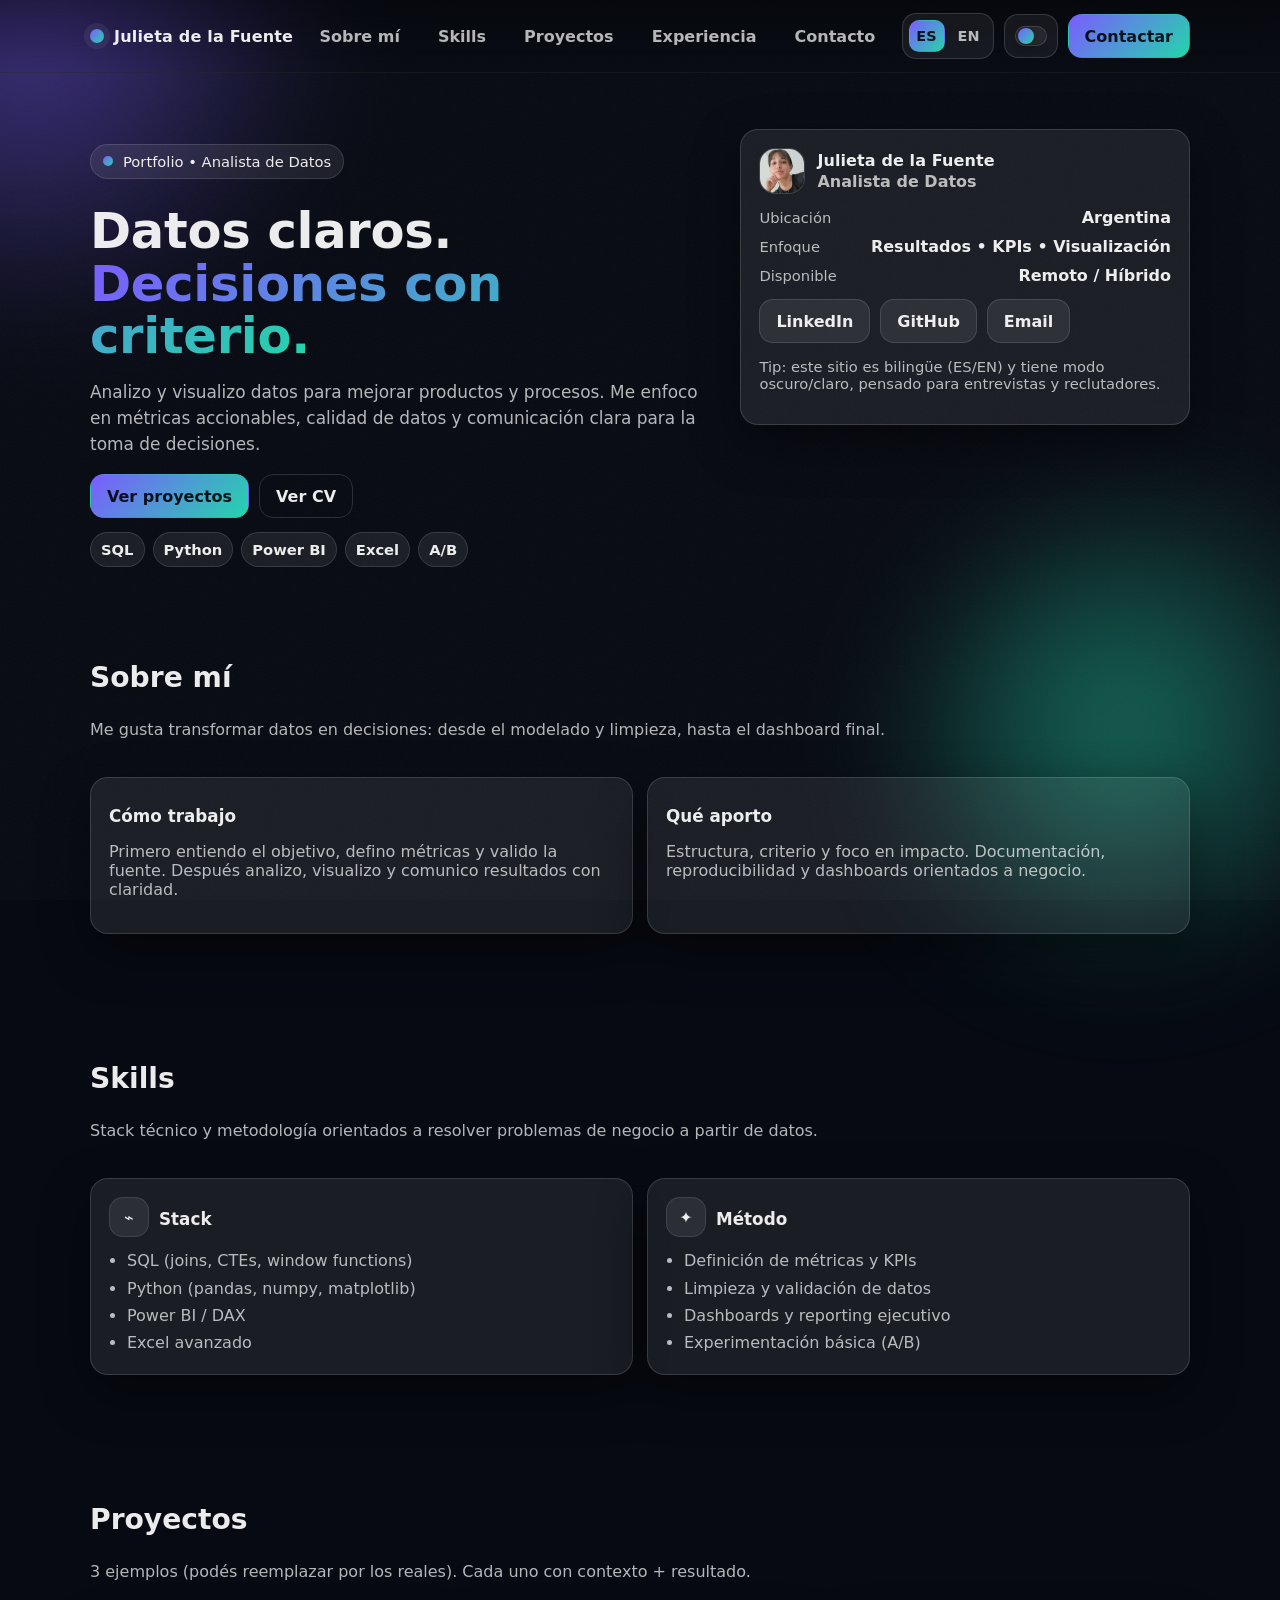
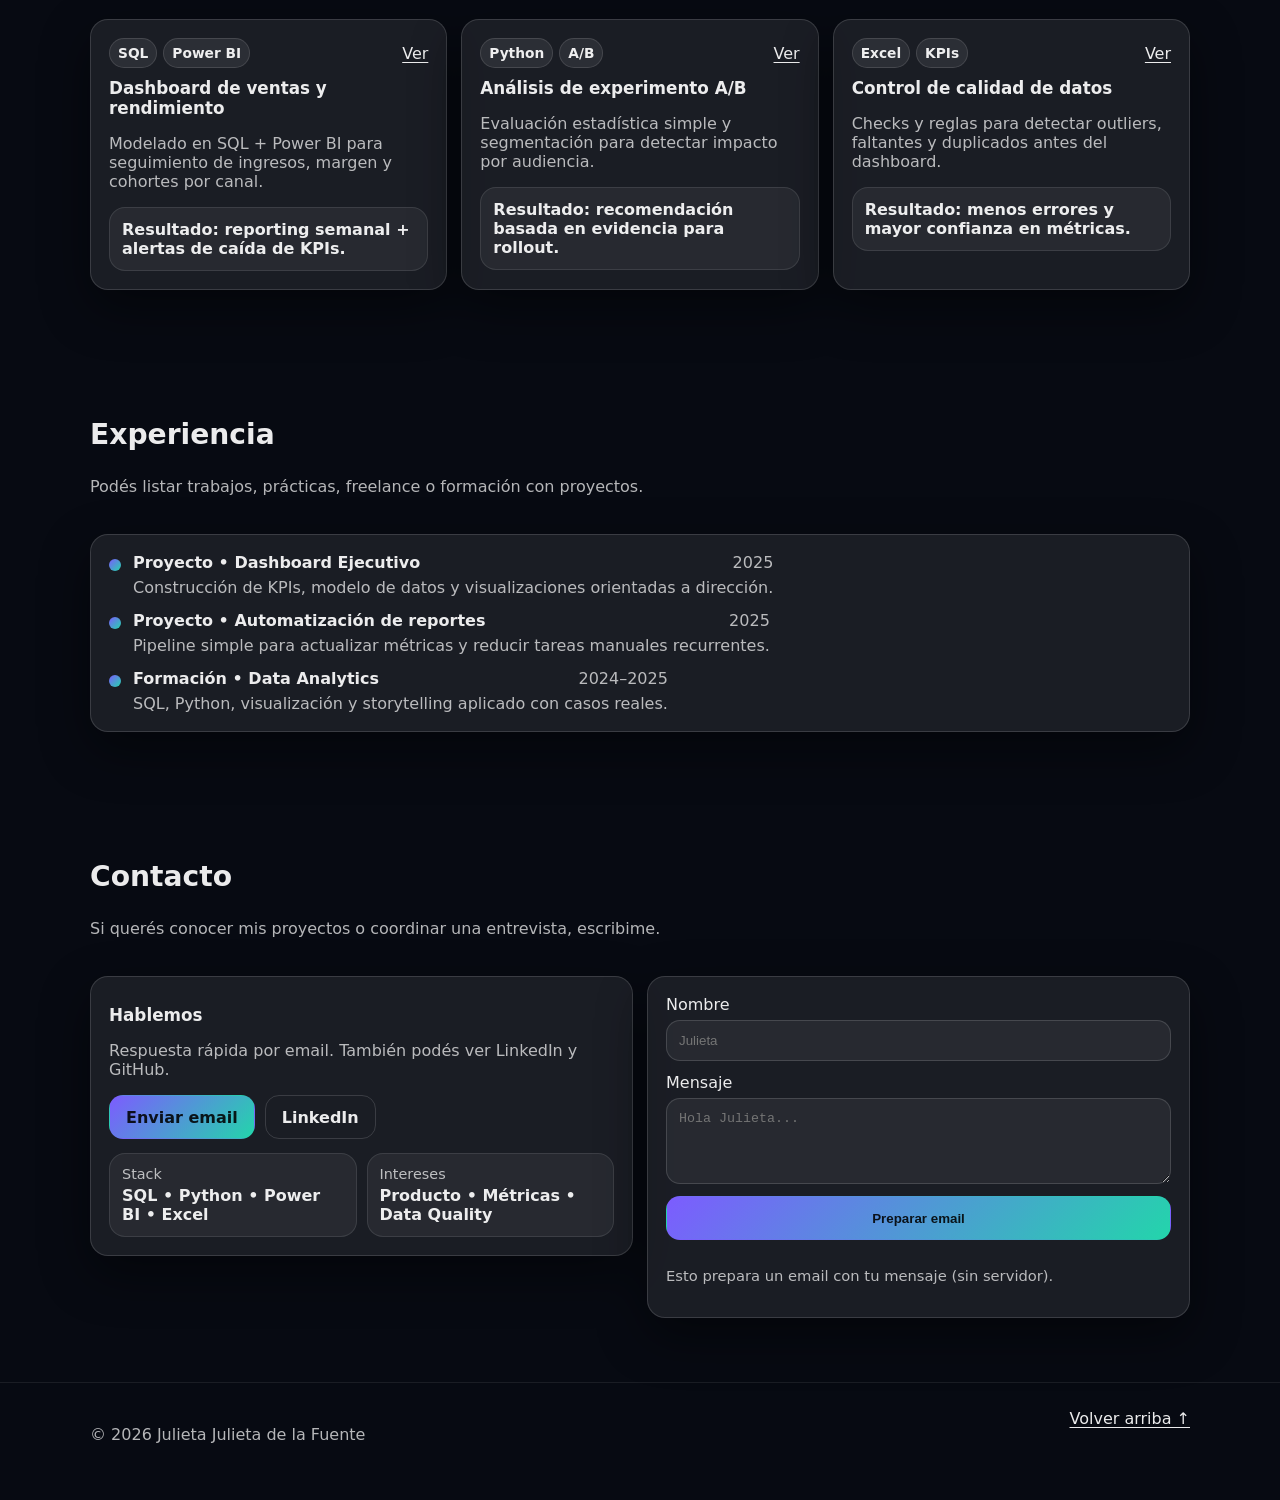
==== index.html @ 77af0b78 "Add files via upload" ====
<!DOCTYPE html>
<html lang="es">
  <head>
    <meta charset="UTF-8" />
    <meta name="viewport" content="width=device-width, initial-scale=1.0" />
    <title>Julieta Delafuente • Data Analyst</title>
    <meta
      name="description"
      content="Portfolio profesional de analista de datos. Proyectos, skills y contacto."
    />
    <link rel="stylesheet" href="./style.css" />
  </head>

  <body>
    <!-- Fondo decorativo sutil -->
    <div class="bg" aria-hidden="true">
      <div class="blob b1"></div>
      <div class="blob b2"></div>
      <div class="grain"></div>
    </div>

    <header class="topbar">
      <div class="container topbar__inner">
        <a class="brand" href="#home" aria-label="Ir al inicio">
          <span class="brand__mark" aria-hidden="true"></span>
          <span class="brand__name">Julieta de la Fuente</span>
        </a>

        <nav class="nav" aria-label="Navegación principal">
          <a class="nav__link" href="#about" data-i18n="nav_about"></a>
          <a class="nav__link" href="#skills" data-i18n="nav_skills"></a>
          <a class="nav__link" href="#projects" data-i18n="nav_projects"></a>
          <a
            class="nav__link"
            href="#experience"
            data-i18n="nav_experience"
          ></a>
          <a class="nav__link" href="#contact" data-i18n="nav_contact"></a>
        </nav>

        <div class="actions">
          <!-- Idioma -->
          <div class="lang" role="group" aria-label="Idioma">
            <button
              class="lang__btn"
              type="button"
              id="langES"
              aria-label="Español"
              title="Español"
            >
              ES
            </button>
            <button
              class="lang__btn"
              type="button"
              id="langEN"
              aria-label="English"
              title="English"
            >
              EN
            </button>
          </div>

          <!-- Toggle tema (perilla) -->
          <button
            class="iconbtn iconbtn--switch"
            id="themeToggle"
            type="button"
            aria-label="Cambiar tema"
            aria-pressed="false"
          >
            <span class="switch" aria-hidden="true">
              <span class="switch__thumb"></span>
            </span>
          </button>

          <a class="btn btn--primary" id="ctaTop" href="#contact">
            <span data-i18n="cta_primary"></span>
          </a>

          <button
            class="burger"
            id="burger"
            type="button"
            aria-label="Abrir menú"
          >
            <span></span><span></span><span></span>
          </button>
        </div>
      </div>

      <div class="mobile" id="mobileMenu" hidden>
        <div class="container mobile__inner">
          <a class="mobile__link" href="#about" data-i18n="nav_about"></a>
          <a class="mobile__link" href="#skills" data-i18n="nav_skills"></a>
          <a class="mobile__link" href="#projects" data-i18n="nav_projects"></a>
          <a
            class="mobile__link"
            href="#experience"
            data-i18n="nav_experience"
          ></a>
          <a class="mobile__link" href="#contact" data-i18n="nav_contact"></a>

          <div class="mobile__row">
            <div class="lang" role="group" aria-label="Idioma">
              <button
                class="lang__btn"
                type="button"
                id="langES_m"
                aria-label="Español"
                title="Español"
              >
                🇪🇸
              </button>
              <button
                class="lang__btn"
                type="button"
                id="langEN_m"
                aria-label="English"
                title="English"
              >
                🇬🇧
              </button>
            </div>

            <button
              class="iconbtn iconbtn--switch"
              id="themeToggle_m"
              type="button"
              aria-label="Cambiar tema"
              aria-pressed="false"
            >
              <span class="switch" aria-hidden="true">
                <span class="switch__thumb"></span>
              </span>
            </button>
          </div>

          <a class="btn btn--primary mobile__cta" href="#contact">
            <span data-i18n="cta_primary"></span>
          </a>
        </div>
      </div>
    </header>

    <main id="home">
      <!-- HERO -->
      <section class="hero container">
        <div class="hero__left">
          <p class="pill">
            <span class="pill__dot" aria-hidden="true"></span>
            <span data-i18n="hero_badge"></span>
          </p>

          <h1 class="h1">
            <span data-i18n="hero_title_a"></span>
            <span class="grad" data-i18n="hero_title_b"></span>
          </h1>

          <p class="lead" data-i18n="hero_subtitle"></p>

          <div class="hero__cta">
            <a class="btn btn--primary" href="#projects">
              <span data-i18n="cta_secondary"></span>
            </a>
            <a
              class="btn btn--ghost"
              id="cvLink"
              href="#"
              target="_blank"
              rel="noopener noreferrer"
            >
              <span data-i18n="cta_cv"></span>
            </a>
          </div>

          <div class="chips">
            <span class="chip">SQL</span>
            <span class="chip">Python</span>
            <span class="chip">Power BI</span>
            <span class="chip">Excel</span>
            <span class="chip">A/B</span>
          </div>
        </div>

        <aside class="hero__right">
          <div class="card card--profile">
            <div class="profile">
              <div class="avatar">
                <img src="./img/juli.jpg" alt="Foto de Julieta de la Fuente" />
              </div>
              <div>
                <div class="profile__name">Julieta de la Fuente</div>
                <div class="profile__role" data-i18n="hero_role"></div>
              </div>
            </div>

            <div class="profile__meta">
              <div class="meta">
                <div class="meta__k" data-i18n="meta_location_k"></div>
                <div class="meta__v" id="locationValue">Argentina</div>
              </div>
              <div class="meta">
                <div class="meta__k" data-i18n="meta_focus_k"></div>
                <div class="meta__v" data-i18n="meta_focus_v"></div>
              </div>
              <div class="meta">
                <div class="meta__k" data-i18n="meta_open_k"></div>
                <div class="meta__v" data-i18n="meta_open_v"></div>
              </div>
            </div>

            <div class="profile__actions">
              <a
                class="btn btn--soft"
                id="linkedinLink"
                href="#"
                target="_blank"
                rel="noopener noreferrer"
                >LinkedIn</a
              >
              <a
                class="btn btn--soft"
                id="githubLink"
                href="#"
                target="_blank"
                rel="noopener noreferrer"
                >GitHub</a
              >
              <a
                class="btn btn--soft"
                id="emailLink"
                href="mailto:julidelafuente86@gmail.com?subject=Contacto%20desde%20portfolio"
                >Email</a
              >
            </div>

            <p class="tiny muted" data-i18n="hero_note"></p>
          </div>
        </aside>
      </section>

      <!-- ABOUT -->
      <section id="about" class="section container">
        <header class="section__head">
          <h2 class="h2" data-i18n="about_title"></h2>
          <p class="muted" data-i18n="about_subtitle"></p>
        </header>

        <div class="grid2">
          <article class="card">
            <h3 class="h3" data-i18n="about_card1_title"></h3>
            <p class="muted" data-i18n="about_card1_text"></p>
          </article>

          <article class="card">
            <h3 class="h3" data-i18n="about_card2_title"></h3>
            <p class="muted" data-i18n="about_card2_text"></p>
          </article>
        </div>
      </section>

      <!-- SKILLS -->
      <section id="skills" class="section container">
        <header class="section__head">
          <h2 class="h2" data-i18n="skills_title"></h2>
          <p class="muted" data-i18n="skills_subtitle"></p>
        </header>

        <div class="skills">
          <div class="card">
            <div class="skill__top">
              <span class="icon" aria-hidden="true">⌁</span>
              <h3 class="h3" data-i18n="skills_stack_title"></h3>
            </div>
            <ul class="list">
              <li>SQL (joins, CTEs, window functions)</li>
              <li>Python (pandas, numpy, matplotlib)</li>
              <li>Power BI / DAX</li>
              <li>Excel avanzado</li>
            </ul>
          </div>

          <div class="card">
            <div class="skill__top">
              <span class="icon" aria-hidden="true">✦</span>
              <h3 class="h3" data-i18n="skills_methods_title"></h3>
            </div>
            <ul class="list">
              <li data-i18n="skills_m1"></li>
              <li data-i18n="skills_m2"></li>
              <li data-i18n="skills_m3"></li>
              <li data-i18n="skills_m4"></li>
            </ul>
          </div>
        </div>
      </section>

      <!-- PROJECTS -->
      <section id="projects" class="section container">
        <header class="section__head">
          <h2 class="h2" data-i18n="projects_title"></h2>
          <p class="muted" data-i18n="projects_subtitle"></p>
        </header>

        <div class="projects">
          <article class="card project">
            <div class="project__top">
              <div class="project__tags">
                <span class="tag">SQL</span>
                <span class="tag">Power BI</span>
              </div>
              <a
                class="link"
                href="#"
                target="_blank"
                rel="noopener noreferrer"
                data-i18n="projects_view"
              ></a>
            </div>
            <h3 class="h3" data-i18n="p1_title"></h3>
            <p class="muted" data-i18n="p1_desc"></p>
            <div class="project__result" data-i18n="p1_result"></div>
          </article>

          <article class="card project">
            <div class="project__top">
              <div class="project__tags">
                <span class="tag">Python</span>
                <span class="tag">A/B</span>
              </div>
              <a
                class="link"
                href="#"
                target="_blank"
                rel="noopener noreferrer"
                data-i18n="projects_view"
              ></a>
            </div>
            <h3 class="h3" data-i18n="p2_title"></h3>
            <p class="muted" data-i18n="p2_desc"></p>
            <div class="project__result" data-i18n="p2_result"></div>
          </article>

          <article class="card project">
            <div class="project__top">
              <div class="project__tags">
                <span class="tag">Excel</span>
                <span class="tag">KPIs</span>
              </div>
              <a
                class="link"
                href="#"
                target="_blank"
                rel="noopener noreferrer"
                data-i18n="projects_view"
              ></a>
            </div>
            <h3 class="h3" data-i18n="p3_title"></h3>
            <p class="muted" data-i18n="p3_desc"></p>
            <div class="project__result" data-i18n="p3_result"></div>
          </article>
        </div>
      </section>

      <!-- EXPERIENCE -->
      <section id="experience" class="section container">
        <header class="section__head">
          <h2 class="h2" data-i18n="exp_title"></h2>
          <p class="muted" data-i18n="exp_subtitle"></p>
        </header>

        <div class="timeline card">
          <div class="titem">
            <div class="titem__dot" aria-hidden="true"></div>
            <div class="titem__body">
              <div class="titem__top">
                <strong data-i18n="exp1_role"></strong>
                <span class="muted" data-i18n="exp1_time"></span>
              </div>
              <div class="muted" data-i18n="exp1_desc"></div>
            </div>
          </div>

          <div class="titem">
            <div class="titem__dot" aria-hidden="true"></div>
            <div class="titem__body">
              <div class="titem__top">
                <strong data-i18n="exp2_role"></strong>
                <span class="muted" data-i18n="exp2_time"></span>
              </div>
              <div class="muted" data-i18n="exp2_desc"></div>
            </div>
          </div>

          <div class="titem">
            <div class="titem__dot" aria-hidden="true"></div>
            <div class="titem__body">
              <div class="titem__top">
                <strong data-i18n="exp3_role"></strong>
                <span class="muted" data-i18n="exp3_time"></span>
              </div>
              <div class="muted" data-i18n="exp3_desc"></div>
            </div>
          </div>
        </div>
      </section>

      <!-- CONTACT -->
      <section id="contact" class="section container">
        <header class="section__head">
          <h2 class="h2" data-i18n="contact_title"></h2>
          <p class="muted" data-i18n="contact_subtitle"></p>
        </header>

        <div class="contact">
          <div class="card">
            <h3 class="h3" data-i18n="contact_card_title"></h3>
            <p class="muted" data-i18n="contact_card_text"></p>

            <div class="contact__actions">
              <a class="btn btn--primary" id="emailBtn" href="#">
                <span data-i18n="contact_email"></span>
              </a>
              <a
                class="btn btn--ghost"
                id="linkedinBtn"
                href="#"
                target="_blank"
                rel="noopener noreferrer"
              >
                LinkedIn
              </a>
            </div>

            <div class="contact__mini">
              <div class="mini">
                <div class="mini__k" data-i18n="mini_stack_k"></div>
                <div class="mini__v" data-i18n="mini_stack_v"></div>
              </div>
              <div class="mini">
                <div class="mini__k" data-i18n="mini_interest_k"></div>
                <div class="mini__v" data-i18n="mini_interest_v"></div>
              </div>
            </div>
          </div>

          <form class="card form" id="contactForm">
            <label class="field">
              <span data-i18n="form_name"></span>
              <input type="text" name="name" placeholder="Julieta" required />
            </label>

            <label class="field">
              <span data-i18n="form_message"></span>
              <textarea
                name="message"
                rows="4"
                placeholder="Hola Julieta..."
                required
              ></textarea>
            </label>

            <button class="btn btn--primary" type="submit">
              <span data-i18n="form_send"></span>
            </button>

            <p class="tiny muted" id="formHint" data-i18n="form_hint"></p>
          </form>
        </div>
      </section>
    </main>

    <footer class="footer">
      <div class="container footer__inner">
        <p class="muted">
          © <span id="year"></span> Julieta Julieta de la Fuente
        </p>
        <a class="link" href="#home" data-i18n="footer_top"></a>
      </div>
    </footer>

    <script src="main.js"></script>
  </body>
</html>
---- style.css ----
:root {
  --bg: #070a12;
  --panel: rgba(255, 255, 255, 0.08);
  --panel2: rgba(255, 255, 255, 0.06);
  --text: rgba(255, 255, 255, 0.92);
  --muted: rgba(255, 255, 255, 0.7);
  --stroke: rgba(255, 255, 255, 0.14);

  --brand: #7c5cff;
  --brand2: #23d5ab;

  --shadow: 0 18px 50px rgba(0, 0, 0, 0.45);
  --radius: 18px;
  --container: 1100px;
}

[data-theme="light"] {
  --bg: #f6f7fb;
  --panel: rgba(10, 14, 30, 0.06);
  --panel2: rgba(10, 14, 30, 0.04);
  --text: rgba(10, 14, 30, 0.92);
  --muted: rgba(10, 14, 30, 0.68);
  --stroke: rgba(10, 14, 30, 0.1);
  --shadow: 0 18px 50px rgba(0, 0, 0, 0.12);
}

* {
  box-sizing: border-box;
}
html {
  scroll-behavior: smooth;
}
body {
  margin: 0;
  font-family: ui-sans-serif, system-ui, -apple-system, Segoe UI, Roboto, Arial,
    "Noto Sans", "Helvetica Neue", sans-serif;
  color: var(--text);
  background: var(--bg);
  overflow-x: hidden;
}
a {
  color: inherit;
  text-decoration: none;
}
img {
  max-width: 100%;
  display: block;
}
.container {
  width: min(var(--container), calc(100% - 40px));
  margin-inline: auto;
}

/* Background (sutil) */
.bg {
  position: fixed;
  inset: 0;
  z-index: -1;
}
.blob {
  position: absolute;
  width: 560px;
  height: 560px;
  filter: blur(60px);
  opacity: 0.5;
  border-radius: 999px;
  animation: float 10s ease-in-out infinite;
}
.b1 {
  left: -140px;
  top: -140px;
  background: radial-gradient(circle at 30% 30%, var(--brand), transparent 55%);
}
.b2 {
  right: -180px;
  bottom: -160px;
  background: radial-gradient(
    circle at 40% 40%,
    var(--brand2),
    transparent 55%
  );
  animation-duration: 13s;
}
@keyframes float {
  0%,
  100% {
    transform: translate(0, 0) scale(1);
  }
  50% {
    transform: translate(35px, -25px) scale(1.05);
  }
}

.grain {
  position: absolute;
  inset: 0;
  background-image: url("data:image/svg+xml,%3Csvg xmlns='http://www.w3.org/2000/svg' width='160' height='160'%3E%3Cfilter id='n'%3E%3CfeTurbulence type='fractalNoise' baseFrequency='.9' numOctaves='3' stitchTiles='stitch'/%3E%3C/filter%3E%3Crect width='160' height='160' filter='url(%23n)' opacity='.25'/%3E%3C/svg%3E");
  mix-blend-mode: overlay;
  opacity: 0.16;
}

/* Topbar */
.topbar {
  position: sticky;
  top: 0;
  z-index: 10;
  backdrop-filter: blur(14px);
  background: linear-gradient(to bottom, rgba(0, 0, 0, 0.35), rgba(0, 0, 0, 0));
  border-bottom: 1px solid rgba(255, 255, 255, 0.06);
}
.topbar__inner {
  height: 72px;
  display: flex;
  align-items: center;
  justify-content: space-between;
  gap: 14px;
}
.brand {
  display: flex;
  align-items: center;
  gap: 10px;
}
.brand__mark {
  width: 14px;
  height: 14px;
  border-radius: 999px;
  background: linear-gradient(135deg, var(--brand), var(--brand2));
  box-shadow: 0 0 0 6px rgba(255, 255, 255, 0.06);
}
.brand__name {
  font-weight: 800;
  letter-spacing: 0.2px;
}

.nav {
  display: flex;
  gap: 18px;
}
.nav__link {
  color: var(--muted);
  font-weight: 600;
  padding: 10px 10px;
  border-radius: 12px;
}
.nav__link:hover {
  background: rgba(255, 255, 255, 0.06);
  color: var(--text);
}

.actions {
  display: flex;
  align-items: center;
  gap: 10px;
}

.burger {
  display: none;
  width: 44px;
  height: 44px;
  border: 1px solid var(--stroke);
  background: var(--panel2);
  border-radius: 14px;
}
.burger span {
  display: block;
  height: 2px;
  width: 18px;
  margin: 5px auto;
  background: var(--text);
  border-radius: 999px;
  opacity: 0.85;
}

/* Idioma */
.lang {
  display: flex;
  gap: 6px;
  padding: 6px;
  border: 1px solid var(--stroke);
  background: var(--panel2);
  border-radius: 14px;
}
.lang__btn {
  width: 36px;
  height: 32px;
  font-family: inherit;
  font-size: 0.9rem;
  font-weight: 600;
  letter-spacing: 0.01em;
  text-transform: uppercase;

  display: grid;
  place-items: center;

  border-radius: 10px;
  border: 1px solid transparent;
  background: transparent;
  color: var(--muted);

  cursor: pointer;
}

.lang__btn:hover {
  background: rgba(255, 255, 255, 0.06);
}
.lang__btn.is-active {
  background: linear-gradient(135deg, var(--brand), var(--brand2));
  color: rgba(0, 0, 0, 0.85);
  border-color: transparent;
}

/* Botones */
.btn {
  display: inline-flex;
  align-items: center;
  justify-content: center;
  gap: 10px;
  height: 44px;
  padding: 0 16px;
  border-radius: 14px;
  font-weight: 700;
  border: 1px solid transparent;
  cursor: pointer;
  user-select: none;
}
.btn--primary {
  background: linear-gradient(135deg, var(--brand), var(--brand2));
  color: rgba(0, 0, 0, 0.88);
}
.btn--ghost {
  background: transparent;
  border-color: var(--stroke);
  color: var(--text);
}
.btn--soft {
  background: rgba(255, 255, 255, 0.08);
  border-color: rgba(255, 255, 255, 0.12);
  color: var(--text);
}
.btn:hover {
  transform: translateY(-1px);
}
.btn:active {
  transform: translateY(0);
}

/* Switch tipo perilla */
.iconbtn {
  width: 44px;
  height: 44px;
  border: 1px solid var(--stroke);
  background: var(--panel2);
  border-radius: 14px;
  display: grid;
  place-items: center;
}
.iconbtn--switch {
  width: 54px;
  padding: 0 10px;
  display: flex;
  align-items: center;
  justify-content: center;
}

.switch {
  width: 34px;
  height: 20px;
  border-radius: 999px;
  position: relative;
  border: 1px solid var(--stroke);
  background: rgba(255, 255, 255, 0.08);
  box-shadow: inset 0 0 0 1px rgba(0, 0, 0, 0.18);
}
.switch__thumb {
  width: 16px;
  height: 16px;
  border-radius: 999px;
  position: absolute;
  top: 50%;
  left: 2px;
  transform: translateY(-50%);
  background: linear-gradient(135deg, var(--brand), var(--brand2));
  box-shadow: 0 6px 14px rgba(0, 0, 0, 0.35);
  transition: left 0.25s ease, filter 0.25s ease, box-shadow 0.25s ease;
}
[data-theme="light"] .switch__thumb {
  left: 16px;
  filter: brightness(1.15);
  box-shadow: 0 0 0 6px rgba(255, 200, 90, 0.18),
    0 10px 18px rgba(0, 0, 0, 0.18);
}

/* Mobile menu */
.mobile {
  border-top: 1px solid rgba(255, 255, 255, 0.08);
  background: rgba(0, 0, 0, 0.3);
  backdrop-filter: blur(14px);
}
.mobile__inner {
  padding: 14px 0 18px;
  display: grid;
  gap: 10px;
}
.mobile__link {
  padding: 12px 12px;
  border-radius: 14px;
  background: rgba(255, 255, 255, 0.06);
  color: var(--text);
}
.mobile__cta {
  margin-top: 6px;
}
.mobile__row {
  display: flex;
  align-items: center;
  justify-content: space-between;
}

/* Tipografía */
.h1 {
  font-size: clamp(2rem, 4vw, 3.1rem);
  line-height: 1.05;
  margin: 12px 0;
  letter-spacing: -0.3px;
}
.h2 {
  font-size: clamp(1.5rem, 2.2vw, 2rem);
  margin: 0;
}
.h3 {
  font-size: 1.05rem;
  margin: 10px 0 6px;
}
.lead {
  color: var(--muted);
  font-size: 1.06rem;
  line-height: 1.55;
  max-width: 62ch;
}
.muted {
  color: var(--muted);
}
.tiny {
  font-size: 0.92rem;
}
.link {
  text-decoration: underline;
  text-underline-offset: 3px;
}
.grad {
  background: linear-gradient(135deg, var(--brand), var(--brand2));
  -webkit-background-clip: text;
  background-clip: text;
  color: transparent;
}

/* Secciones */
.section {
  padding: 64px 0;
}
.section__head {
  display: grid;
  gap: 10px;
  margin-bottom: 22px;
}
.pill {
  display: inline-flex;
  align-items: center;
  gap: 10px;
  padding: 8px 12px;
  border-radius: 999px;
  background: rgba(255, 255, 255, 0.08);
  border: 1px solid rgba(255, 255, 255, 0.12);
  width: fit-content;
  font-size: 0.92rem;
}
.pill__dot {
  width: 10px;
  height: 10px;
  border-radius: 999px;
  background: linear-gradient(135deg, var(--brand), var(--brand2));
}

/* Cards */
.card {
  background: var(--panel);
  border: 1px solid var(--stroke);
  border-radius: var(--radius);
  box-shadow: var(--shadow);
  padding: 18px;
}

/* Hero */
.hero {
  padding: 56px 0 30px;
  display: grid;
  grid-template-columns: 1.25fr 0.9fr;
  gap: 26px;
  align-items: start;
}
.hero__cta {
  display: flex;
  gap: 10px;
  flex-wrap: wrap;
  margin: 16px 0 10px;
}
.chips {
  display: flex;
  gap: 8px;
  flex-wrap: wrap;
  margin-top: 14px;
}
.chip {
  padding: 8px 10px;
  border-radius: 999px;
  background: rgba(255, 255, 255, 0.08);
  border: 1px solid rgba(255, 255, 255, 0.12);
  font-weight: 650;
  font-size: 0.92rem;
  color: var(--text);
}

/* Profile card */
.card--profile {
  padding: 18px;
}
.profile {
  display: flex;
  align-items: center;
  gap: 12px;
  margin-bottom: 14px;
}
.avatar {
  width: 46px;
  height: 46px;
  border-radius: 16px;
  overflow: hidden;

  border: 1px solid rgba(255, 255, 255, 0.1);
  background: rgba(255, 255, 255, 0.05);

  display: grid;
  place-items: center;
}
.avatar img {
  width: 100%;
  height: 100%;
  object-fit: cover;
}
.profile__name {
  font-weight: 900;
  letter-spacing: 0.1px;
}
.profile__role {
  color: var(--muted);
  font-weight: 650;
  margin-top: 2px;
}

.profile__meta {
  display: grid;
  gap: 10px;
  margin: 14px 0 14px;
}
.meta {
  display: flex;
  align-items: baseline;
  justify-content: space-between;
  gap: 12px;
}
.meta__k {
  color: var(--muted);
  font-size: 0.92rem;
}
.meta__v {
  font-weight: 750;
}

.profile__actions {
  display: flex;
  gap: 10px;
  flex-wrap: wrap;
}

/* Grids */
.grid2 {
  display: grid;
  grid-template-columns: repeat(2, 1fr);
  gap: 14px;
}

/* Skills */
.skills {
  display: grid;
  grid-template-columns: repeat(2, 1fr);
  gap: 14px;
}
.skill__top {
  display: flex;
  align-items: center;
  gap: 10px;
}
.icon {
  width: 40px;
  height: 40px;
  border-radius: 14px;
  display: grid;
  place-items: center;
  background: rgba(255, 255, 255, 0.08);
  border: 1px solid rgba(255, 255, 255, 0.1);
}
.list {
  margin: 10px 0 0;
  padding-left: 18px;
  color: var(--muted);
  line-height: 1.7;
}

/* Projects */
.projects {
  display: grid;
  grid-template-columns: repeat(3, 1fr);
  gap: 14px;
}
.project__top {
  display: flex;
  align-items: center;
  justify-content: space-between;
  gap: 10px;
  margin-bottom: 8px;
}
.project__tags {
  display: flex;
  gap: 6px;
  flex-wrap: wrap;
}
.tag {
  padding: 6px 8px;
  border-radius: 999px;
  background: rgba(255, 255, 255, 0.08);
  border: 1px solid rgba(255, 255, 255, 0.12);
  color: var(--text);
  font-size: 0.86rem;
  font-weight: 650;
}
.project__result {
  margin-top: 12px;
  padding: 12px;
  border-radius: 16px;
  background: rgba(255, 255, 255, 0.06);
  border: 1px solid rgba(255, 255, 255, 0.1);
  font-weight: 700;
  color: var(--text);
}

/* Timeline */
.timeline {
  display: grid;
  gap: 14px;
}
.titem {
  display: flex;
  gap: 12px;
  align-items: flex-start;
}
.titem__dot {
  width: 12px;
  height: 12px;
  border-radius: 999px;
  background: linear-gradient(135deg, var(--brand), var(--brand2));
  margin-top: 6px;
}
.titem__top {
  display: flex;
  align-items: baseline;
  justify-content: space-between;
  gap: 12px;
  margin-bottom: 6px;
}

/* Contact */
.contact {
  display: grid;
  grid-template-columns: 1fr 1fr;
  gap: 14px;
  align-items: start;
}
.contact__actions {
  display: flex;
  gap: 10px;
  flex-wrap: wrap;
  margin-top: 12px;
}
.contact__mini {
  margin-top: 14px;
  display: grid;
  grid-template-columns: 1fr 1fr;
  gap: 10px;
}
.mini {
  padding: 12px;
  border-radius: 16px;
  background: rgba(255, 255, 255, 0.06);
  border: 1px solid rgba(255, 255, 255, 0.1);
}
.mini__k {
  color: var(--muted);
  font-size: 0.9rem;
}
.mini__v {
  font-weight: 750;
  margin-top: 4px;
}

/* Form */
.form {
  display: grid;
  gap: 12px;
}
.field {
  display: grid;
  gap: 6px;
}
input,
textarea {
  width: 100%;
  padding: 12px 12px;
  border-radius: 14px;
  border: 1px solid var(--stroke);
  background: rgba(255, 255, 255, 0.06);
  color: var(--text);
  outline: none;
}
input:focus,
textarea:focus {
  border-color: rgba(124, 92, 255, 0.55);
  box-shadow: 0 0 0 6px rgba(124, 92, 255, 0.15);
}

/* Footer */
.footer {
  padding: 26px 0 40px;
  border-top: 1px solid rgba(255, 255, 255, 0.08);
}
.footer__inner {
  display: flex;
  justify-content: space-between;
  gap: 10px;
  flex-wrap: wrap;
}

/* Responsive */
@media (max-width: 980px) {
  .hero {
    grid-template-columns: 1fr;
  }
  .projects {
    grid-template-columns: 1fr;
  }
  .skills {
    grid-template-columns: 1fr;
  }
  .grid2 {
    grid-template-columns: 1fr;
  }
  .contact {
    grid-template-columns: 1fr;
  }
  .nav {
    display: none;
  }
  .burger {
    display: block;
  }
}
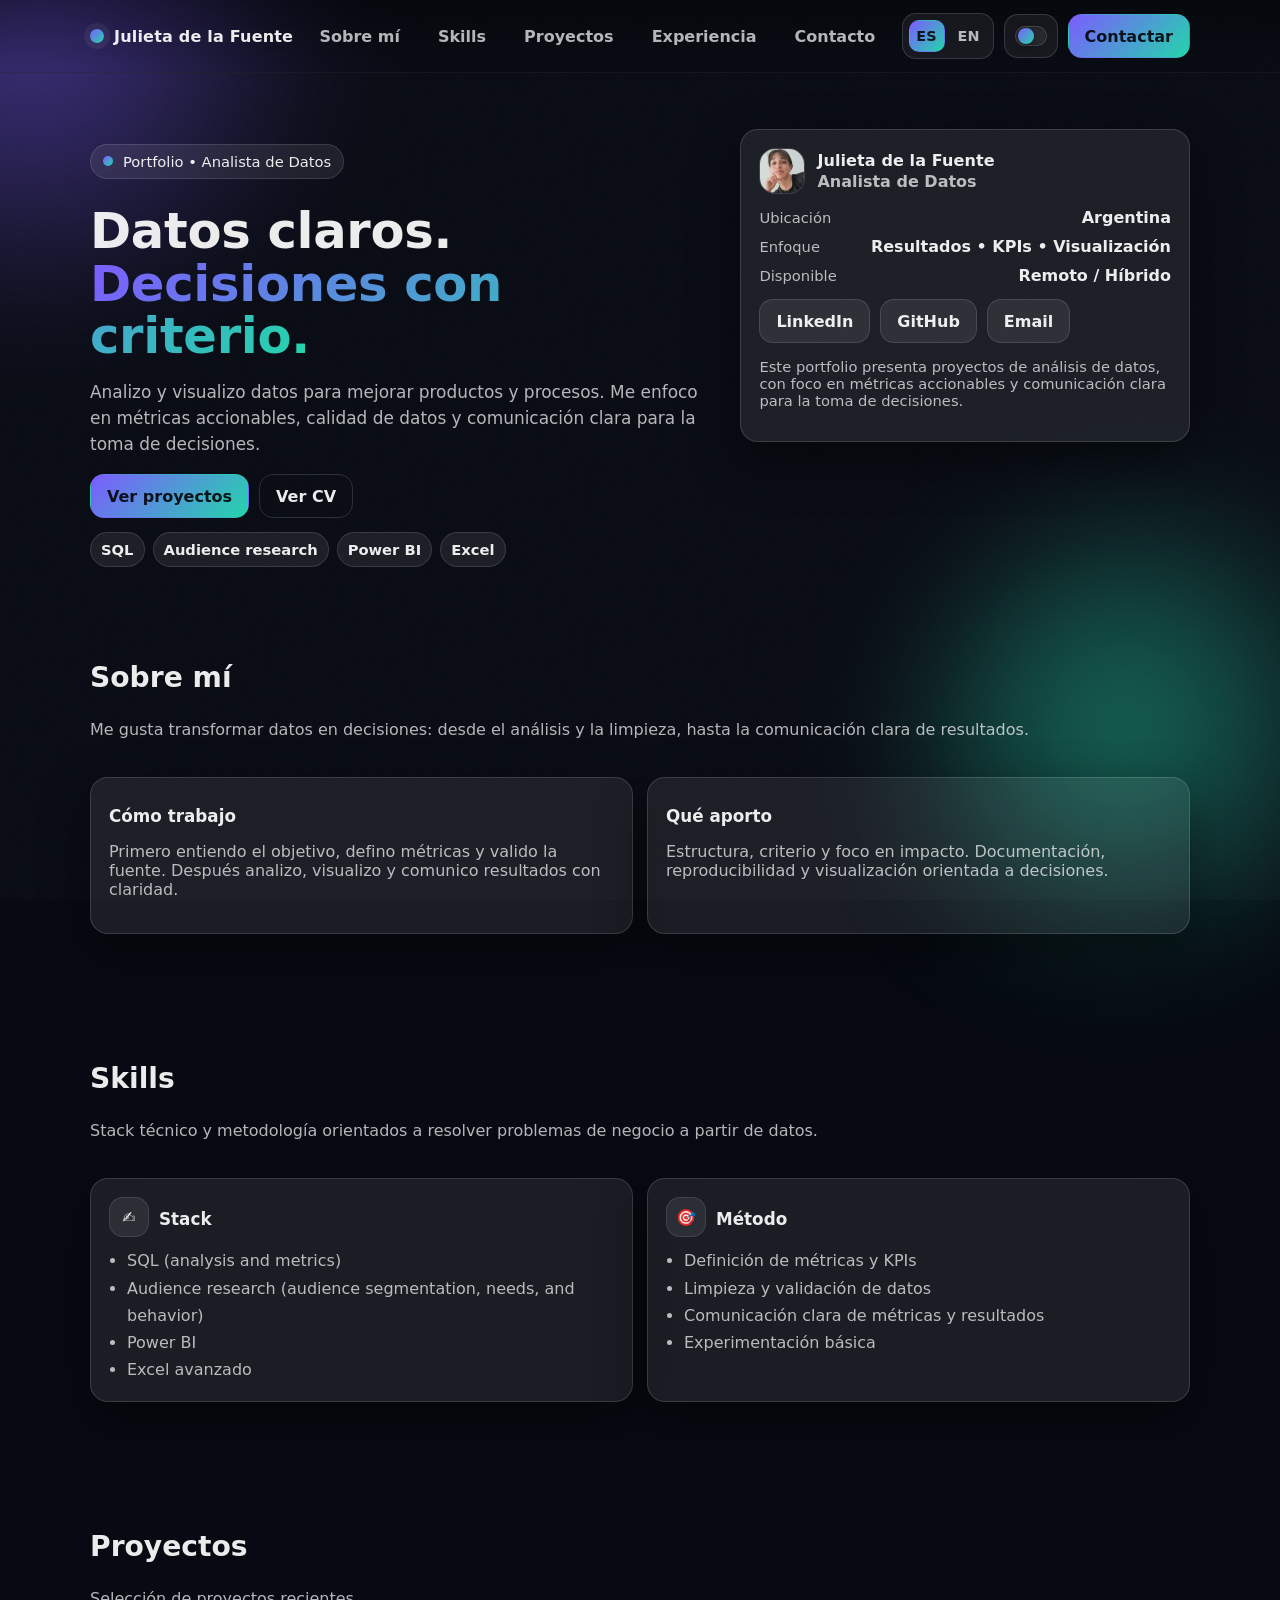
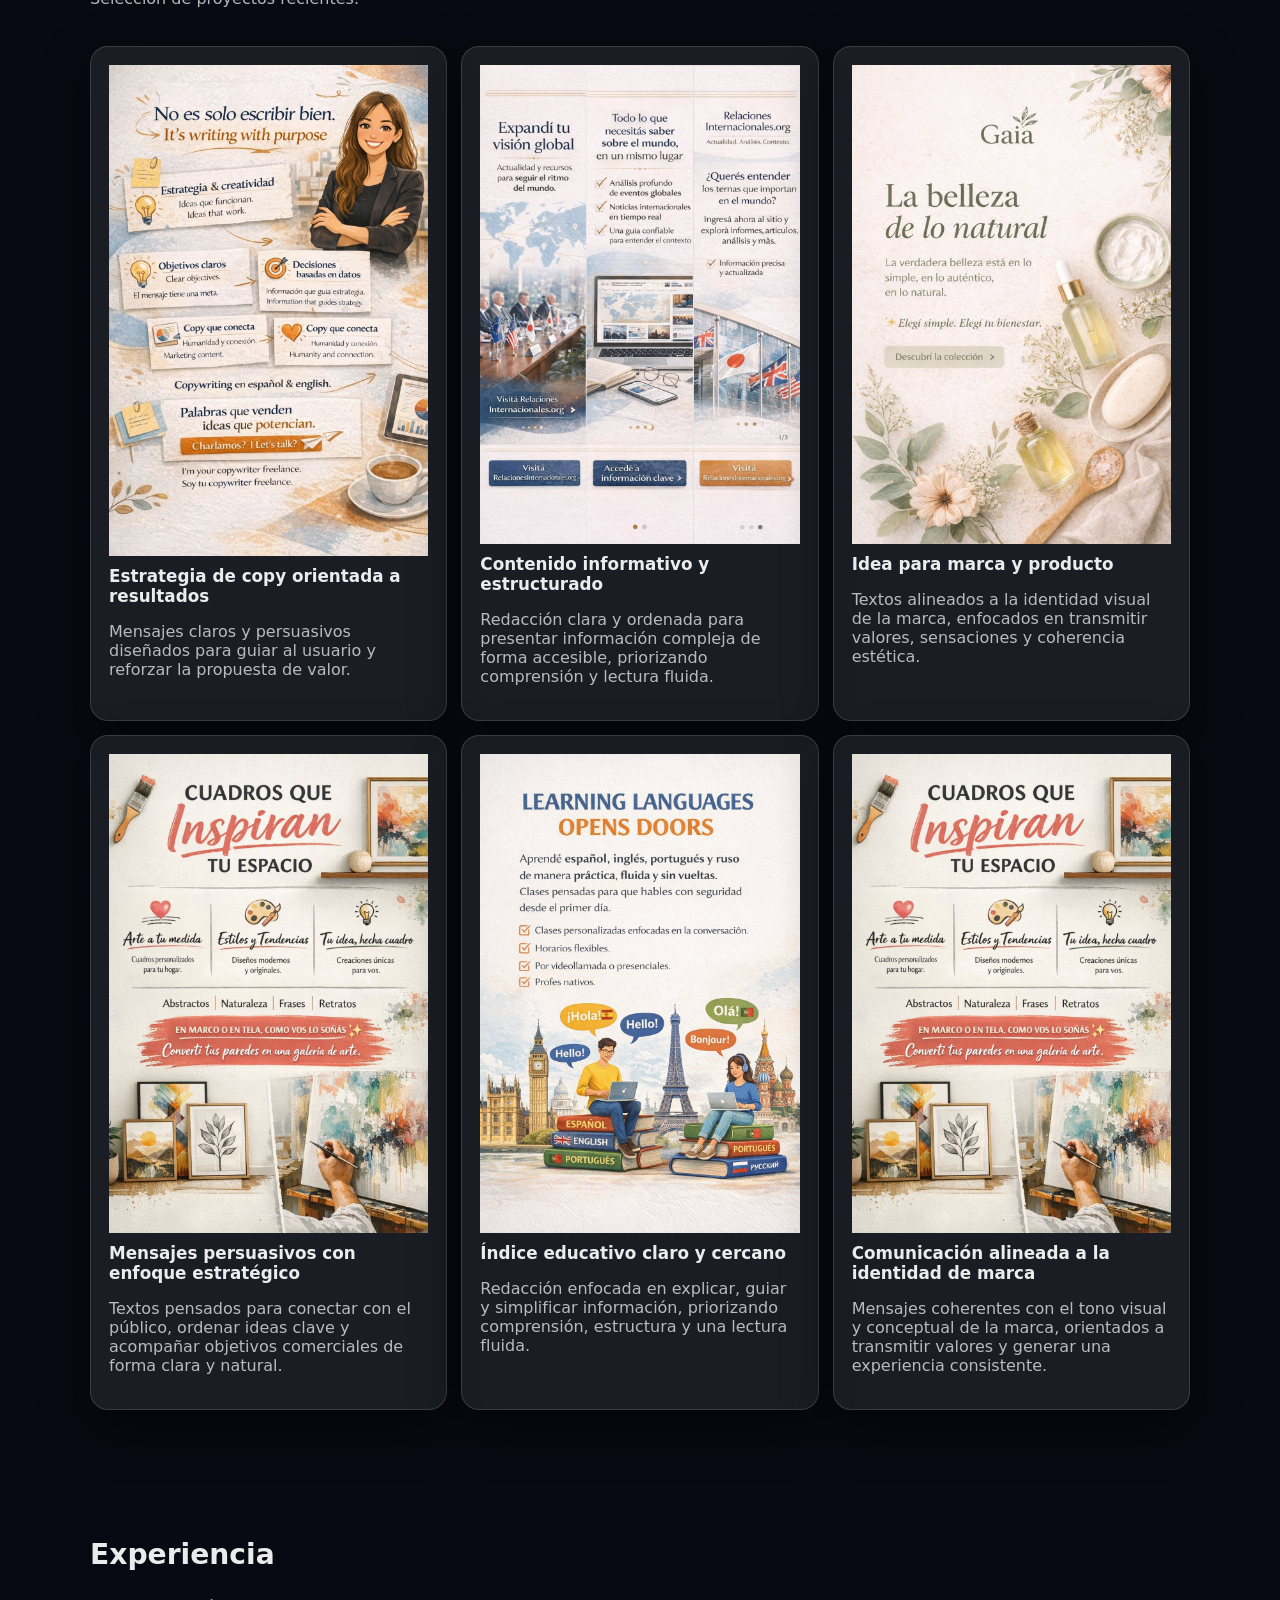
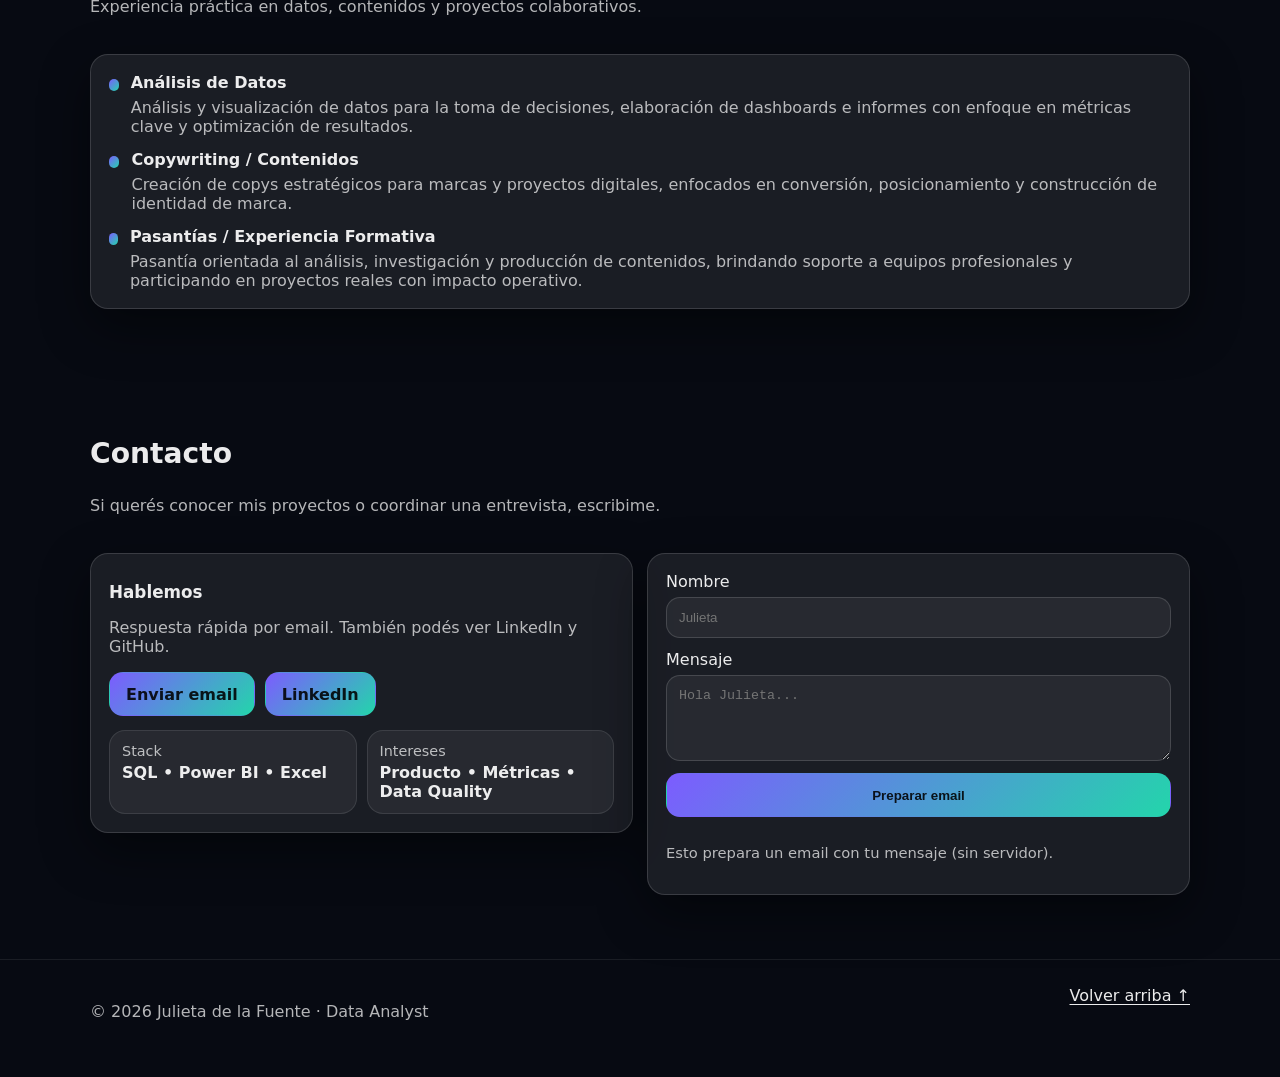
==== commit 9ddcb250: "Initial commit" ====
--- a/index.html
+++ b/index.html
@@ -1,485 +1,545 @@
-<!DOCTYPE html>
-<html lang="es">
-  <head>
-    <meta charset="UTF-8" />
-    <meta name="viewport" content="width=device-width, initial-scale=1.0" />
-    <title>Julieta Delafuente • Data Analyst</title>
-    <meta
-      name="description"
-      content="Portfolio profesional de analista de datos. Proyectos, skills y contacto."
-    />
-    <link rel="stylesheet" href="./style.css" />
-  </head>
-
-  <body>
-    <!-- Fondo decorativo sutil -->
-    <div class="bg" aria-hidden="true">
-      <div class="blob b1"></div>
-      <div class="blob b2"></div>
-      <div class="grain"></div>
-    </div>
-
-    <header class="topbar">
-      <div class="container topbar__inner">
-        <a class="brand" href="#home" aria-label="Ir al inicio">
-          <span class="brand__mark" aria-hidden="true"></span>
-          <span class="brand__name">Julieta de la Fuente</span>
-        </a>
-
-        <nav class="nav" aria-label="Navegación principal">
-          <a class="nav__link" href="#about" data-i18n="nav_about"></a>
-          <a class="nav__link" href="#skills" data-i18n="nav_skills"></a>
-          <a class="nav__link" href="#projects" data-i18n="nav_projects"></a>
-          <a
-            class="nav__link"
-            href="#experience"
-            data-i18n="nav_experience"
-          ></a>
-          <a class="nav__link" href="#contact" data-i18n="nav_contact"></a>
-        </nav>
-
-        <div class="actions">
-          <!-- Idioma -->
-          <div class="lang" role="group" aria-label="Idioma">
-            <button
-              class="lang__btn"
-              type="button"
-              id="langES"
-              aria-label="Español"
-              title="Español"
-            >
-              ES
-            </button>
-            <button
-              class="lang__btn"
-              type="button"
-              id="langEN"
-              aria-label="English"
-              title="English"
-            >
-              EN
-            </button>
-          </div>
-
-          <!-- Toggle tema (perilla) -->
-          <button
-            class="iconbtn iconbtn--switch"
-            id="themeToggle"
-            type="button"
-            aria-label="Cambiar tema"
-            aria-pressed="false"
-          >
-            <span class="switch" aria-hidden="true">
-              <span class="switch__thumb"></span>
-            </span>
-          </button>
-
-          <a class="btn btn--primary" id="ctaTop" href="#contact">
-            <span data-i18n="cta_primary"></span>
-          </a>
-
-          <button
-            class="burger"
-            id="burger"
-            type="button"
-            aria-label="Abrir menú"
-          >
-            <span></span><span></span><span></span>
-          </button>
-        </div>
-      </div>
-
-      <div class="mobile" id="mobileMenu" hidden>
-        <div class="container mobile__inner">
-          <a class="mobile__link" href="#about" data-i18n="nav_about"></a>
-          <a class="mobile__link" href="#skills" data-i18n="nav_skills"></a>
-          <a class="mobile__link" href="#projects" data-i18n="nav_projects"></a>
-          <a
-            class="mobile__link"
-            href="#experience"
-            data-i18n="nav_experience"
-          ></a>
-          <a class="mobile__link" href="#contact" data-i18n="nav_contact"></a>
-
-          <div class="mobile__row">
-            <div class="lang" role="group" aria-label="Idioma">
-              <button
-                class="lang__btn"
-                type="button"
-                id="langES_m"
-                aria-label="Español"
-                title="Español"
-              >
-                🇪🇸
-              </button>
-              <button
-                class="lang__btn"
-                type="button"
-                id="langEN_m"
-                aria-label="English"
-                title="English"
-              >
-                🇬🇧
-              </button>
-            </div>
-
-            <button
-              class="iconbtn iconbtn--switch"
-              id="themeToggle_m"
-              type="button"
-              aria-label="Cambiar tema"
-              aria-pressed="false"
-            >
-              <span class="switch" aria-hidden="true">
-                <span class="switch__thumb"></span>
-              </span>
-            </button>
-          </div>
-
-          <a class="btn btn--primary mobile__cta" href="#contact">
-            <span data-i18n="cta_primary"></span>
-          </a>
-        </div>
-      </div>
-    </header>
-
-    <main id="home">
-      <!-- HERO -->
-      <section class="hero container">
-        <div class="hero__left">
-          <p class="pill">
-            <span class="pill__dot" aria-hidden="true"></span>
-            <span data-i18n="hero_badge"></span>
-          </p>
-
-          <h1 class="h1">
-            <span data-i18n="hero_title_a"></span>
-            <span class="grad" data-i18n="hero_title_b"></span>
-          </h1>
-
-          <p class="lead" data-i18n="hero_subtitle"></p>
-
-          <div class="hero__cta">
-            <a class="btn btn--primary" href="#projects">
-              <span data-i18n="cta_secondary"></span>
-            </a>
-            <a
-              class="btn btn--ghost"
-              id="cvLink"
-              href="#"
-              target="_blank"
-              rel="noopener noreferrer"
-            >
-              <span data-i18n="cta_cv"></span>
-            </a>
-          </div>
-
-          <div class="chips">
-            <span class="chip">SQL</span>
-            <span class="chip">Python</span>
-            <span class="chip">Power BI</span>
-            <span class="chip">Excel</span>
-            <span class="chip">A/B</span>
-          </div>
-        </div>
-
-        <aside class="hero__right">
-          <div class="card card--profile">
-            <div class="profile">
-              <div class="avatar">
-                <img src="./img/juli.jpg" alt="Foto de Julieta de la Fuente" />
-              </div>
-              <div>
-                <div class="profile__name">Julieta de la Fuente</div>
-                <div class="profile__role" data-i18n="hero_role"></div>
-              </div>
-            </div>
-
-            <div class="profile__meta">
-              <div class="meta">
-                <div class="meta__k" data-i18n="meta_location_k"></div>
-                <div class="meta__v" id="locationValue">Argentina</div>
-              </div>
-              <div class="meta">
-                <div class="meta__k" data-i18n="meta_focus_k"></div>
-                <div class="meta__v" data-i18n="meta_focus_v"></div>
-              </div>
-              <div class="meta">
-                <div class="meta__k" data-i18n="meta_open_k"></div>
-                <div class="meta__v" data-i18n="meta_open_v"></div>
-              </div>
-            </div>
-
-            <div class="profile__actions">
-              <a
-                class="btn btn--soft"
-                id="linkedinLink"
-                href="#"
-                target="_blank"
-                rel="noopener noreferrer"
-                >LinkedIn</a
-              >
-              <a
-                class="btn btn--soft"
-                id="githubLink"
-                href="#"
-                target="_blank"
-                rel="noopener noreferrer"
-                >GitHub</a
-              >
-              <a
-                class="btn btn--soft"
-                id="emailLink"
-                href="mailto:julidelafuente86@gmail.com?subject=Contacto%20desde%20portfolio"
-                >Email</a
-              >
-            </div>
-
-            <p class="tiny muted" data-i18n="hero_note"></p>
-          </div>
-        </aside>
-      </section>
-
-      <!-- ABOUT -->
-      <section id="about" class="section container">
-        <header class="section__head">
-          <h2 class="h2" data-i18n="about_title"></h2>
-          <p class="muted" data-i18n="about_subtitle"></p>
-        </header>
-
-        <div class="grid2">
-          <article class="card">
-            <h3 class="h3" data-i18n="about_card1_title"></h3>
-            <p class="muted" data-i18n="about_card1_text"></p>
-          </article>
-
-          <article class="card">
-            <h3 class="h3" data-i18n="about_card2_title"></h3>
-            <p class="muted" data-i18n="about_card2_text"></p>
-          </article>
-        </div>
-      </section>
-
-      <!-- SKILLS -->
-      <section id="skills" class="section container">
-        <header class="section__head">
-          <h2 class="h2" data-i18n="skills_title"></h2>
-          <p class="muted" data-i18n="skills_subtitle"></p>
-        </header>
-
-        <div class="skills">
-          <div class="card">
-            <div class="skill__top">
-              <span class="icon" aria-hidden="true">⌁</span>
-              <h3 class="h3" data-i18n="skills_stack_title"></h3>
-            </div>
-            <ul class="list">
-              <li>SQL (joins, CTEs, window functions)</li>
-              <li>Python (pandas, numpy, matplotlib)</li>
-              <li>Power BI / DAX</li>
-              <li>Excel avanzado</li>
-            </ul>
-          </div>
-
-          <div class="card">
-            <div class="skill__top">
-              <span class="icon" aria-hidden="true">✦</span>
-              <h3 class="h3" data-i18n="skills_methods_title"></h3>
-            </div>
-            <ul class="list">
-              <li data-i18n="skills_m1"></li>
-              <li data-i18n="skills_m2"></li>
-              <li data-i18n="skills_m3"></li>
-              <li data-i18n="skills_m4"></li>
-            </ul>
-          </div>
-        </div>
-      </section>
-
-      <!-- PROJECTS -->
-      <section id="projects" class="section container">
-        <header class="section__head">
-          <h2 class="h2" data-i18n="projects_title"></h2>
-          <p class="muted" data-i18n="projects_subtitle"></p>
-        </header>
-
-        <div class="projects">
-          <article class="card project">
-            <div class="project__top">
-              <div class="project__tags">
-                <span class="tag">SQL</span>
-                <span class="tag">Power BI</span>
-              </div>
-              <a
-                class="link"
-                href="#"
-                target="_blank"
-                rel="noopener noreferrer"
-                data-i18n="projects_view"
-              ></a>
-            </div>
-            <h3 class="h3" data-i18n="p1_title"></h3>
-            <p class="muted" data-i18n="p1_desc"></p>
-            <div class="project__result" data-i18n="p1_result"></div>
-          </article>
-
-          <article class="card project">
-            <div class="project__top">
-              <div class="project__tags">
-                <span class="tag">Python</span>
-                <span class="tag">A/B</span>
-              </div>
-              <a
-                class="link"
-                href="#"
-                target="_blank"
-                rel="noopener noreferrer"
-                data-i18n="projects_view"
-              ></a>
-            </div>
-            <h3 class="h3" data-i18n="p2_title"></h3>
-            <p class="muted" data-i18n="p2_desc"></p>
-            <div class="project__result" data-i18n="p2_result"></div>
-          </article>
-
-          <article class="card project">
-            <div class="project__top">
-              <div class="project__tags">
-                <span class="tag">Excel</span>
-                <span class="tag">KPIs</span>
-              </div>
-              <a
-                class="link"
-                href="#"
-                target="_blank"
-                rel="noopener noreferrer"
-                data-i18n="projects_view"
-              ></a>
-            </div>
-            <h3 class="h3" data-i18n="p3_title"></h3>
-            <p class="muted" data-i18n="p3_desc"></p>
-            <div class="project__result" data-i18n="p3_result"></div>
-          </article>
-        </div>
-      </section>
-
-      <!-- EXPERIENCE -->
-      <section id="experience" class="section container">
-        <header class="section__head">
-          <h2 class="h2" data-i18n="exp_title"></h2>
-          <p class="muted" data-i18n="exp_subtitle"></p>
-        </header>
-
-        <div class="timeline card">
-          <div class="titem">
-            <div class="titem__dot" aria-hidden="true"></div>
-            <div class="titem__body">
-              <div class="titem__top">
-                <strong data-i18n="exp1_role"></strong>
-                <span class="muted" data-i18n="exp1_time"></span>
-              </div>
-              <div class="muted" data-i18n="exp1_desc"></div>
-            </div>
-          </div>
-
-          <div class="titem">
-            <div class="titem__dot" aria-hidden="true"></div>
-            <div class="titem__body">
-              <div class="titem__top">
-                <strong data-i18n="exp2_role"></strong>
-                <span class="muted" data-i18n="exp2_time"></span>
-              </div>
-              <div class="muted" data-i18n="exp2_desc"></div>
-            </div>
-          </div>
-
-          <div class="titem">
-            <div class="titem__dot" aria-hidden="true"></div>
-            <div class="titem__body">
-              <div class="titem__top">
-                <strong data-i18n="exp3_role"></strong>
-                <span class="muted" data-i18n="exp3_time"></span>
-              </div>
-              <div class="muted" data-i18n="exp3_desc"></div>
-            </div>
-          </div>
-        </div>
-      </section>
-
-      <!-- CONTACT -->
-      <section id="contact" class="section container">
-        <header class="section__head">
-          <h2 class="h2" data-i18n="contact_title"></h2>
-          <p class="muted" data-i18n="contact_subtitle"></p>
-        </header>
-
-        <div class="contact">
-          <div class="card">
-            <h3 class="h3" data-i18n="contact_card_title"></h3>
-            <p class="muted" data-i18n="contact_card_text"></p>
-
-            <div class="contact__actions">
-              <a class="btn btn--primary" id="emailBtn" href="#">
-                <span data-i18n="contact_email"></span>
-              </a>
-              <a
-                class="btn btn--ghost"
-                id="linkedinBtn"
-                href="#"
-                target="_blank"
-                rel="noopener noreferrer"
-              >
-                LinkedIn
-              </a>
-            </div>
-
-            <div class="contact__mini">
-              <div class="mini">
-                <div class="mini__k" data-i18n="mini_stack_k"></div>
-                <div class="mini__v" data-i18n="mini_stack_v"></div>
-              </div>
-              <div class="mini">
-                <div class="mini__k" data-i18n="mini_interest_k"></div>
-                <div class="mini__v" data-i18n="mini_interest_v"></div>
-              </div>
-            </div>
-          </div>
-
-          <form class="card form" id="contactForm">
-            <label class="field">
-              <span data-i18n="form_name"></span>
-              <input type="text" name="name" placeholder="Julieta" required />
-            </label>
-
-            <label class="field">
-              <span data-i18n="form_message"></span>
-              <textarea
-                name="message"
-                rows="4"
-                placeholder="Hola Julieta..."
-                required
-              ></textarea>
-            </label>
-
-            <button class="btn btn--primary" type="submit">
-              <span data-i18n="form_send"></span>
-            </button>
-
-            <p class="tiny muted" id="formHint" data-i18n="form_hint"></p>
-          </form>
-        </div>
-      </section>
-    </main>
-
-    <footer class="footer">
-      <div class="container footer__inner">
-        <p class="muted">
-          © <span id="year"></span> Julieta Julieta de la Fuente
-        </p>
-        <a class="link" href="#home" data-i18n="footer_top"></a>
-      </div>
-    </footer>
-
-    <script src="main.js"></script>
-  </body>
-</html>
+<!doctype html>
+<html lang="es">
+  <head>
+    <meta charset="UTF-8" />
+    <meta name="viewport" content="width=device-width, initial-scale=1.0" />
+    <title>Julieta Delafuente • Data Analyst</title>
+    <meta
+      name="description"
+      content="Portfolio profesional de analista de datos. Proyectos, skills y contacto."
+    />
+    <link rel="stylesheet" href="./style.css" />
+  </head>
+
+  <body>
+    <!-- Fondo decorativo sutil -->
+    <div class="bg" aria-hidden="true">
+      <div class="blob b1"></div>
+      <div class="blob b2"></div>
+      <div class="grain"></div>
+    </div>
+
+    <header class="topbar">
+      <div class="container topbar__inner">
+        <a class="brand" href="#home" aria-label="Ir al inicio">
+          <span class="brand__mark" aria-hidden="true"></span>
+          <span class="brand__name">Julieta de la Fuente</span>
+        </a>
+
+        <nav class="nav" aria-label="Navegación principal">
+          <a class="nav__link" href="#about" data-i18n="nav_about"></a>
+          <a class="nav__link" href="#skills" data-i18n="nav_skills"></a>
+          <a class="nav__link" href="#projects" data-i18n="nav_projects"></a>
+          <a
+            class="nav__link"
+            href="#experience"
+            data-i18n="nav_experience"
+          ></a>
+          <a class="nav__link" href="#contact" data-i18n="nav_contact"></a>
+        </nav>
+
+        <div class="actions">
+          <!-- Idioma -->
+          <div class="lang" role="group" aria-label="Idioma">
+            <button
+              class="lang__btn"
+              type="button"
+              id="langES"
+              aria-label="Español"
+              title="Español"
+            >
+              ES
+            </button>
+            <button
+              class="lang__btn"
+              type="button"
+              id="langEN"
+              aria-label="English"
+              title="English"
+            >
+              EN
+            </button>
+          </div>
+
+          <!-- Toggle tema (perilla) -->
+          <button
+            class="iconbtn iconbtn--switch"
+            id="themeToggle"
+            type="button"
+            aria-label="Cambiar tema"
+            aria-pressed="false"
+          >
+            <span class="switch" aria-hidden="true">
+              <span class="switch__thumb"></span>
+            </span>
+          </button>
+
+          <a class="btn btn--primary" id="ctaTop" href="#contact">
+            <span data-i18n="cta_primary"></span>
+          </a>
+
+          <button
+            class="burger"
+            id="burger"
+            type="button"
+            aria-label="Abrir menú"
+          >
+            <span></span><span></span><span></span>
+          </button>
+        </div>
+      </div>
+
+      <div class="mobile" id="mobileMenu" hidden>
+        <div class="container mobile__inner">
+          <a class="mobile__link" href="#about" data-i18n="nav_about"></a>
+          <a class="mobile__link" href="#skills" data-i18n="nav_skills"></a>
+          <a class="mobile__link" href="#projects" data-i18n="nav_projects"></a>
+          <a
+            class="mobile__link"
+            href="#experience"
+            data-i18n="nav_experience"
+          ></a>
+          <a class="mobile__link" href="#contact" data-i18n="nav_contact"></a>
+
+          <div class="mobile__row">
+            <div class="lang" role="group" aria-label="Idioma">
+              <button
+                class="lang__btn"
+                type="button"
+                id="langES_m"
+                aria-label="Español"
+                title="Español"
+              >
+                🇪🇸
+              </button>
+              <button
+                class="lang__btn"
+                type="button"
+                id="langEN_m"
+                aria-label="English"
+                title="English"
+              >
+                🇬🇧
+              </button>
+            </div>
+
+            <button
+              class="iconbtn iconbtn--switch"
+              id="themeToggle_m"
+              type="button"
+              aria-label="Cambiar tema"
+              aria-pressed="false"
+            >
+              <span class="switch" aria-hidden="true">
+                <span class="switch__thumb"></span>
+              </span>
+            </button>
+          </div>
+
+          <a class="btn btn--primary mobile__cta" href="#contact">
+            <span data-i18n="cta_primary"></span>
+          </a>
+        </div>
+      </div>
+    </header>
+
+    <main id="home">
+      <!-- HERO -->
+      <section class="hero container">
+        <div class="hero__left">
+          <p class="pill">
+            <span class="pill__dot" aria-hidden="true"></span>
+            <span data-i18n="hero_badge"></span>
+          </p>
+
+          <h1 class="h1">
+            <span data-i18n="hero_title_a"></span>
+            <span class="grad" data-i18n="hero_title_b"></span>
+          </h1>
+
+          <p class="lead" data-i18n="hero_subtitle"></p>
+
+          <div class="hero__cta">
+            <a class="btn btn--primary" href="#projects">
+              <span data-i18n="cta_secondary"></span>
+            </a>
+            <a
+              class="btn btn--ghost"
+              id="cvLink"
+              href="./assets/cv-julieta.pdf"
+              target="_blank"
+              rel="noopener noreferrer"
+            >
+              <span data-i18n="cta_cv"></span>
+            </a>
+          </div>
+
+          <div class="chips">
+            <span class="chip">SQL</span>
+            <span class="chip">Audience research</span>
+            <span class="chip">Power BI</span>
+            <span class="chip">Excel</span>
+          </div>
+        </div>
+
+        <aside class="hero__right">
+          <div class="card card--profile">
+            <div class="profile">
+              <div class="avatar">
+                <img src="./img/juli.jpg" alt="Foto de Julieta de la Fuente" />
+              </div>
+              <div>
+                <div class="profile__name">Julieta de la Fuente</div>
+                <div class="profile__role" data-i18n="hero_role"></div>
+              </div>
+            </div>
+
+            <div class="profile__meta">
+              <div class="meta">
+                <div class="meta__k" data-i18n="meta_location_k"></div>
+                <div class="meta__v" id="locationValue">Argentina</div>
+              </div>
+              <div class="meta">
+                <div class="meta__k" data-i18n="meta_focus_k"></div>
+                <div class="meta__v" data-i18n="meta_focus_v"></div>
+              </div>
+              <div class="meta">
+                <div class="meta__k" data-i18n="meta_open_k"></div>
+                <div class="meta__v" data-i18n="meta_open_v"></div>
+              </div>
+            </div>
+
+            <div class="profile__actions">
+              <a
+                class="btn btn--soft"
+                href="https://www.linkedin.com/in/julieta-de-la-fuente/"
+                target="_blank"
+                rel="noopener noreferrer"
+              >
+                LinkedIn
+              </a>
+              <a
+                class="btn btn--soft"
+                id="githubLink"
+                href="#"
+                target="_blank"
+                rel="noopener noreferrer"
+                >GitHub</a
+              >
+              <a
+                class="btn btn--soft"
+                id="emailLink"
+                href="mailto:julidelafuente86@gmail.com?subject=Contacto%20desde%20portfolio"
+                >Email</a
+              >
+            </div>
+
+            <p class="tiny muted" data-i18n="hero_note"></p>
+          </div>
+        </aside>
+      </section>
+
+      <!-- ABOUT -->
+      <section id="about" class="section container">
+        <header class="section__head">
+          <h2 class="h2" data-i18n="about_title"></h2>
+          <p class="muted" data-i18n="about_subtitle"></p>
+        </header>
+
+        <div class="grid2">
+          <article class="card">
+            <h3 class="h3" data-i18n="about_card1_title"></h3>
+            <p class="muted" data-i18n="about_card1_text"></p>
+          </article>
+
+          <article class="card">
+            <h3 class="h3" data-i18n="about_card2_title"></h3>
+            <p class="muted" data-i18n="about_card2_text"></p>
+          </article>
+        </div>
+      </section>
+
+      <!-- SKILLS -->
+      <section id="skills" class="section container">
+        <header class="section__head">
+          <h2 class="h2" data-i18n="skills_title"></h2>
+          <p class="muted" data-i18n="skills_subtitle"></p>
+        </header>
+
+        <div class="skills">
+          <div class="card">
+            <div class="skill__top">
+              <span class="icon" aria-hidden="true">✍️</span>
+              <h3 class="h3" data-i18n="skills_stack_title"></h3>
+            </div>
+            <ul class="list">
+              <li>SQL (analysis and metrics)</li>
+              <li>
+                Audience research (audience segmentation, needs, and behavior)
+              </li>
+              <li>Power BI</li>
+              <li>Excel avanzado</li>
+            </ul>
+          </div>
+
+          <div class="card">
+            <div class="skill__top">
+              <span class="icon" aria-hidden="true">🎯</span>
+              <h3 class="h3" data-i18n="skills_methods_title"></h3>
+            </div>
+            <ul class="list">
+              <li data-i18n="skills_m1"></li>
+              <li data-i18n="skills_m2"></li>
+              <li data-i18n="skills_m3"></li>
+              <li data-i18n="skills_m4"></li>
+            </ul>
+          </div>
+        </div>
+      </section>
+
+      <!-- PROJECTS -->
+      <section id="projects" class="section container">
+        <header class="section__head">
+          <h2 class="h2" data-i18n="projects_title"></h2>
+          <p class="muted" data-i18n="projects_subtitle"></p>
+        </header>
+
+        <div class="projects">
+          <article class="card project">
+            <div class="project__top">
+              <a
+                class="link"
+                href="img/imagen1-grande.jpg"
+                target="_blank"
+                rel="noopener noreferrer"
+                aria-label="Ver proyecto"
+              >
+                <img
+                  src="img/imagen1-chica.jpg"
+                  alt="Proyecto de ventas y rendimiento"
+                  loading="lazy"
+                />
+              </a>
+            </div>
+            <h3 class="h3" data-i18n="p1_title"></h3>
+            <p class="muted" data-i18n="p1_desc"></p>
+          </article>
+
+          <article class="card project">
+            <div class="project__top">
+              <a
+                class="link"
+                href="img/imagen2-grande.jpg"
+                target="_blank"
+                rel="noopener noreferrer"
+                aria-label="Ver proyecto"
+              >
+                <img
+                  src="img/imagen2-grande.jpg"
+                  alt="Proyecto de ventas y rendimiento"
+                  loading="lazy"
+                />
+              </a>
+            </div>
+            <h3 class="h3" data-i18n="p2_title"></h3>
+            <p class="muted" data-i18n="p2_desc"></p>
+          </article>
+
+          <article class="card project">
+            <div class="project__top">
+              <a
+                class="link"
+                href="img/imagen3-grande.jpg"
+                target="_blank"
+                rel="noopener noreferrer"
+                aria-label="Ver proyecto"
+              >
+                <img
+                  src="img/imagen3-chica.jpg"
+                  alt="Proyecto de ventas y rendimiento"
+                  loading="lazy"
+                />
+              </a>
+            </div>
+            <h3 class="h3" data-i18n="p3_title"></h3>
+            <p class="muted" data-i18n="p3_desc"></p>
+          </article>
+          <article class="card project">
+            <div class="project__top">
+              <a
+                class="link"
+                href="img/imagen4-grande.jpg"
+                target="_blank"
+                rel="noopener noreferrer"
+                aria-label="Ver proyecto"
+              >
+                <img
+                  src="img/imagen4-chica.jpg"
+                  alt="Proyecto de ventas y rendimiento"
+                  loading="lazy"
+                />
+              </a>
+            </div>
+            <h3 class="h3" data-i18n="p4_title"></h3>
+            <p class="muted" data-i18n="p4_desc"></p>
+          </article>
+          <article class="card project">
+            <div class="project__top">
+              <a
+                class="link"
+                href="img/imagen5-grande.jpg"
+                target="_blank"
+                rel="noopener noreferrer"
+                aria-label="Ver proyecto"
+              >
+                <img
+                  src="img/imagen5-chica.jpg"
+                  alt="Proyecto de ventas y rendimiento"
+                  loading="lazy"
+                />
+              </a>
+            </div>
+            <h3 class="h3" data-i18n="p5_title"></h3>
+            <p class="muted" data-i18n="p5_desc"></p>
+          </article>
+          <article class="card project">
+            <div class="project__top">
+              <a
+                class="link"
+                href="img/imagen6-grande.jpg"
+                target="_blank"
+                rel="noopener noreferrer"
+                aria-label="Ver proyecto"
+              >
+                <img
+                  src="img/imagen6-chica.jpg"
+                  alt="Proyecto de ventas y rendimiento"
+                  loading="lazy"
+                />
+              </a>
+            </div>
+            <h3 class="h3" data-i18n="p6_title"></h3>
+            <p class="muted" data-i18n="p6_desc"></p>
+          </article>
+        </div>
+      </section>
+
+      <!-- EXPERIENCE -->
+      <section id="experience" class="section container">
+        <header class="section__head">
+          <h2 class="h2" data-i18n="exp_title"></h2>
+          <p class="muted" data-i18n="exp_subtitle"></p>
+        </header>
+
+        <div class="timeline card">
+          <div class="titem">
+            <div class="titem__dot" aria-hidden="true"></div>
+            <div class="titem__body">
+              <div class="titem__top">
+                <strong data-i18n="exp1_role"></strong>
+                <span class="muted" data-i18n="exp1_time"></span>
+              </div>
+              <div class="muted" data-i18n="exp1_desc"></div>
+            </div>
+          </div>
+
+          <div class="titem">
+            <div class="titem__dot" aria-hidden="true"></div>
+            <div class="titem__body">
+              <div class="titem__top">
+                <strong data-i18n="exp2_role"></strong>
+                <span class="muted" data-i18n="exp2_time"></span>
+              </div>
+              <div class="muted" data-i18n="exp2_desc"></div>
+            </div>
+          </div>
+
+          <div class="titem">
+            <div class="titem__dot" aria-hidden="true"></div>
+            <div class="titem__body">
+              <div class="titem__top">
+                <strong data-i18n="exp3_role"></strong>
+                <span class="muted" data-i18n="exp3_time"></span>
+              </div>
+              <div class="muted" data-i18n="exp3_desc"></div>
+            </div>
+          </div>
+        </div>
+      </section>
+
+      <!-- CONTACT -->
+      <section id="contact" class="section container">
+        <header class="section__head">
+          <h2 class="h2" data-i18n="contact_title"></h2>
+          <p class="muted" data-i18n="contact_subtitle"></p>
+        </header>
+
+        <div class="contact">
+          <div class="card">
+            <h3 class="h3" data-i18n="contact_card_title"></h3>
+            <p class="muted" data-i18n="contact_card_text"></p>
+
+            <div class="contact__actions">
+              <a class="btn btn--primary" id="emailBtn" href="#">
+                <span data-i18n="contact_email"></span>
+              </a>
+              <a
+                class="btn btn--primary"
+                href="https://www.linkedin.com/in/julieta-de-la-fuente/"
+                target="_blank"
+                rel="noopener noreferrer"
+              >
+                LinkedIn
+              </a>
+            </div>
+
+            <div class="contact__mini">
+              <div class="mini">
+                <div class="mini__k" data-i18n="mini_stack_k"></div>
+                <div class="mini__v" data-i18n="mini_stack_v"></div>
+              </div>
+              <div class="mini">
+                <div class="mini__k" data-i18n="mini_interest_k"></div>
+                <div class="mini__v" data-i18n="mini_interest_v"></div>
+              </div>
+            </div>
+          </div>
+
+          <form class="card form" id="contactForm">
+            <label class="field">
+              <span data-i18n="form_name"></span>
+              <input type="text" name="name" placeholder="Julieta" required />
+            </label>
+
+            <label class="field">
+              <span data-i18n="form_message"></span>
+              <textarea
+                name="message"
+                rows="4"
+                placeholder="Hola Julieta..."
+                required
+              ></textarea>
+            </label>
+
+            <button class="btn btn--primary" type="submit">
+              <span data-i18n="form_send"></span>
+            </button>
+
+            <p class="tiny muted" id="formHint" data-i18n="form_hint"></p>
+          </form>
+        </div>
+      </section>
+    </main>
+
+    <footer class="footer">
+      <div class="container footer__inner">
+        <p class="muted">
+          © <span id="year"></span> Julieta de la Fuente · Data Analyst
+        </p>
+        <a class="link" href="#home" data-i18n="footer_top"></a>
+      </div>
+    </footer>
+
+    <script src="main.js"></script>
+  </body>
+</html>
--- a/style.css
+++ b/style.css
@@ -1,675 +1,675 @@
-:root {
-  --bg: #070a12;
-  --panel: rgba(255, 255, 255, 0.08);
-  --panel2: rgba(255, 255, 255, 0.06);
-  --text: rgba(255, 255, 255, 0.92);
-  --muted: rgba(255, 255, 255, 0.7);
-  --stroke: rgba(255, 255, 255, 0.14);
-
-  --brand: #7c5cff;
-  --brand2: #23d5ab;
-
-  --shadow: 0 18px 50px rgba(0, 0, 0, 0.45);
-  --radius: 18px;
-  --container: 1100px;
-}
-
-[data-theme="light"] {
-  --bg: #f6f7fb;
-  --panel: rgba(10, 14, 30, 0.06);
-  --panel2: rgba(10, 14, 30, 0.04);
-  --text: rgba(10, 14, 30, 0.92);
-  --muted: rgba(10, 14, 30, 0.68);
-  --stroke: rgba(10, 14, 30, 0.1);
-  --shadow: 0 18px 50px rgba(0, 0, 0, 0.12);
-}
-
-* {
-  box-sizing: border-box;
-}
-html {
-  scroll-behavior: smooth;
-}
-body {
-  margin: 0;
-  font-family: ui-sans-serif, system-ui, -apple-system, Segoe UI, Roboto, Arial,
-    "Noto Sans", "Helvetica Neue", sans-serif;
-  color: var(--text);
-  background: var(--bg);
-  overflow-x: hidden;
-}
-a {
-  color: inherit;
-  text-decoration: none;
-}
-img {
-  max-width: 100%;
-  display: block;
-}
-.container {
-  width: min(var(--container), calc(100% - 40px));
-  margin-inline: auto;
-}
-
-/* Background (sutil) */
-.bg {
-  position: fixed;
-  inset: 0;
-  z-index: -1;
-}
-.blob {
-  position: absolute;
-  width: 560px;
-  height: 560px;
-  filter: blur(60px);
-  opacity: 0.5;
-  border-radius: 999px;
-  animation: float 10s ease-in-out infinite;
-}
-.b1 {
-  left: -140px;
-  top: -140px;
-  background: radial-gradient(circle at 30% 30%, var(--brand), transparent 55%);
-}
-.b2 {
-  right: -180px;
-  bottom: -160px;
-  background: radial-gradient(
-    circle at 40% 40%,
-    var(--brand2),
-    transparent 55%
-  );
-  animation-duration: 13s;
-}
-@keyframes float {
-  0%,
-  100% {
-    transform: translate(0, 0) scale(1);
-  }
-  50% {
-    transform: translate(35px, -25px) scale(1.05);
-  }
-}
-
-.grain {
-  position: absolute;
-  inset: 0;
-  background-image: url("data:image/svg+xml,%3Csvg xmlns='http://www.w3.org/2000/svg' width='160' height='160'%3E%3Cfilter id='n'%3E%3CfeTurbulence type='fractalNoise' baseFrequency='.9' numOctaves='3' stitchTiles='stitch'/%3E%3C/filter%3E%3Crect width='160' height='160' filter='url(%23n)' opacity='.25'/%3E%3C/svg%3E");
-  mix-blend-mode: overlay;
-  opacity: 0.16;
-}
-
-/* Topbar */
-.topbar {
-  position: sticky;
-  top: 0;
-  z-index: 10;
-  backdrop-filter: blur(14px);
-  background: linear-gradient(to bottom, rgba(0, 0, 0, 0.35), rgba(0, 0, 0, 0));
-  border-bottom: 1px solid rgba(255, 255, 255, 0.06);
-}
-.topbar__inner {
-  height: 72px;
-  display: flex;
-  align-items: center;
-  justify-content: space-between;
-  gap: 14px;
-}
-.brand {
-  display: flex;
-  align-items: center;
-  gap: 10px;
-}
-.brand__mark {
-  width: 14px;
-  height: 14px;
-  border-radius: 999px;
-  background: linear-gradient(135deg, var(--brand), var(--brand2));
-  box-shadow: 0 0 0 6px rgba(255, 255, 255, 0.06);
-}
-.brand__name {
-  font-weight: 800;
-  letter-spacing: 0.2px;
-}
-
-.nav {
-  display: flex;
-  gap: 18px;
-}
-.nav__link {
-  color: var(--muted);
-  font-weight: 600;
-  padding: 10px 10px;
-  border-radius: 12px;
-}
-.nav__link:hover {
-  background: rgba(255, 255, 255, 0.06);
-  color: var(--text);
-}
-
-.actions {
-  display: flex;
-  align-items: center;
-  gap: 10px;
-}
-
-.burger {
-  display: none;
-  width: 44px;
-  height: 44px;
-  border: 1px solid var(--stroke);
-  background: var(--panel2);
-  border-radius: 14px;
-}
-.burger span {
-  display: block;
-  height: 2px;
-  width: 18px;
-  margin: 5px auto;
-  background: var(--text);
-  border-radius: 999px;
-  opacity: 0.85;
-}
-
-/* Idioma */
-.lang {
-  display: flex;
-  gap: 6px;
-  padding: 6px;
-  border: 1px solid var(--stroke);
-  background: var(--panel2);
-  border-radius: 14px;
-}
-.lang__btn {
-  width: 36px;
-  height: 32px;
-  font-family: inherit;
-  font-size: 0.9rem;
-  font-weight: 600;
-  letter-spacing: 0.01em;
-  text-transform: uppercase;
-
-  display: grid;
-  place-items: center;
-
-  border-radius: 10px;
-  border: 1px solid transparent;
-  background: transparent;
-  color: var(--muted);
-
-  cursor: pointer;
-}
-
-.lang__btn:hover {
-  background: rgba(255, 255, 255, 0.06);
-}
-.lang__btn.is-active {
-  background: linear-gradient(135deg, var(--brand), var(--brand2));
-  color: rgba(0, 0, 0, 0.85);
-  border-color: transparent;
-}
-
-/* Botones */
-.btn {
-  display: inline-flex;
-  align-items: center;
-  justify-content: center;
-  gap: 10px;
-  height: 44px;
-  padding: 0 16px;
-  border-radius: 14px;
-  font-weight: 700;
-  border: 1px solid transparent;
-  cursor: pointer;
-  user-select: none;
-}
-.btn--primary {
-  background: linear-gradient(135deg, var(--brand), var(--brand2));
-  color: rgba(0, 0, 0, 0.88);
-}
-.btn--ghost {
-  background: transparent;
-  border-color: var(--stroke);
-  color: var(--text);
-}
-.btn--soft {
-  background: rgba(255, 255, 255, 0.08);
-  border-color: rgba(255, 255, 255, 0.12);
-  color: var(--text);
-}
-.btn:hover {
-  transform: translateY(-1px);
-}
-.btn:active {
-  transform: translateY(0);
-}
-
-/* Switch tipo perilla */
-.iconbtn {
-  width: 44px;
-  height: 44px;
-  border: 1px solid var(--stroke);
-  background: var(--panel2);
-  border-radius: 14px;
-  display: grid;
-  place-items: center;
-}
-.iconbtn--switch {
-  width: 54px;
-  padding: 0 10px;
-  display: flex;
-  align-items: center;
-  justify-content: center;
-}
-
-.switch {
-  width: 34px;
-  height: 20px;
-  border-radius: 999px;
-  position: relative;
-  border: 1px solid var(--stroke);
-  background: rgba(255, 255, 255, 0.08);
-  box-shadow: inset 0 0 0 1px rgba(0, 0, 0, 0.18);
-}
-.switch__thumb {
-  width: 16px;
-  height: 16px;
-  border-radius: 999px;
-  position: absolute;
-  top: 50%;
-  left: 2px;
-  transform: translateY(-50%);
-  background: linear-gradient(135deg, var(--brand), var(--brand2));
-  box-shadow: 0 6px 14px rgba(0, 0, 0, 0.35);
-  transition: left 0.25s ease, filter 0.25s ease, box-shadow 0.25s ease;
-}
-[data-theme="light"] .switch__thumb {
-  left: 16px;
-  filter: brightness(1.15);
-  box-shadow: 0 0 0 6px rgba(255, 200, 90, 0.18),
-    0 10px 18px rgba(0, 0, 0, 0.18);
-}
-
-/* Mobile menu */
-.mobile {
-  border-top: 1px solid rgba(255, 255, 255, 0.08);
-  background: rgba(0, 0, 0, 0.3);
-  backdrop-filter: blur(14px);
-}
-.mobile__inner {
-  padding: 14px 0 18px;
-  display: grid;
-  gap: 10px;
-}
-.mobile__link {
-  padding: 12px 12px;
-  border-radius: 14px;
-  background: rgba(255, 255, 255, 0.06);
-  color: var(--text);
-}
-.mobile__cta {
-  margin-top: 6px;
-}
-.mobile__row {
-  display: flex;
-  align-items: center;
-  justify-content: space-between;
-}
-
-/* Tipografía */
-.h1 {
-  font-size: clamp(2rem, 4vw, 3.1rem);
-  line-height: 1.05;
-  margin: 12px 0;
-  letter-spacing: -0.3px;
-}
-.h2 {
-  font-size: clamp(1.5rem, 2.2vw, 2rem);
-  margin: 0;
-}
-.h3 {
-  font-size: 1.05rem;
-  margin: 10px 0 6px;
-}
-.lead {
-  color: var(--muted);
-  font-size: 1.06rem;
-  line-height: 1.55;
-  max-width: 62ch;
-}
-.muted {
-  color: var(--muted);
-}
-.tiny {
-  font-size: 0.92rem;
-}
-.link {
-  text-decoration: underline;
-  text-underline-offset: 3px;
-}
-.grad {
-  background: linear-gradient(135deg, var(--brand), var(--brand2));
-  -webkit-background-clip: text;
-  background-clip: text;
-  color: transparent;
-}
-
-/* Secciones */
-.section {
-  padding: 64px 0;
-}
-.section__head {
-  display: grid;
-  gap: 10px;
-  margin-bottom: 22px;
-}
-.pill {
-  display: inline-flex;
-  align-items: center;
-  gap: 10px;
-  padding: 8px 12px;
-  border-radius: 999px;
-  background: rgba(255, 255, 255, 0.08);
-  border: 1px solid rgba(255, 255, 255, 0.12);
-  width: fit-content;
-  font-size: 0.92rem;
-}
-.pill__dot {
-  width: 10px;
-  height: 10px;
-  border-radius: 999px;
-  background: linear-gradient(135deg, var(--brand), var(--brand2));
-}
-
-/* Cards */
-.card {
-  background: var(--panel);
-  border: 1px solid var(--stroke);
-  border-radius: var(--radius);
-  box-shadow: var(--shadow);
-  padding: 18px;
-}
-
-/* Hero */
-.hero {
-  padding: 56px 0 30px;
-  display: grid;
-  grid-template-columns: 1.25fr 0.9fr;
-  gap: 26px;
-  align-items: start;
-}
-.hero__cta {
-  display: flex;
-  gap: 10px;
-  flex-wrap: wrap;
-  margin: 16px 0 10px;
-}
-.chips {
-  display: flex;
-  gap: 8px;
-  flex-wrap: wrap;
-  margin-top: 14px;
-}
-.chip {
-  padding: 8px 10px;
-  border-radius: 999px;
-  background: rgba(255, 255, 255, 0.08);
-  border: 1px solid rgba(255, 255, 255, 0.12);
-  font-weight: 650;
-  font-size: 0.92rem;
-  color: var(--text);
-}
-
-/* Profile card */
-.card--profile {
-  padding: 18px;
-}
-.profile {
-  display: flex;
-  align-items: center;
-  gap: 12px;
-  margin-bottom: 14px;
-}
-.avatar {
-  width: 46px;
-  height: 46px;
-  border-radius: 16px;
-  overflow: hidden;
-
-  border: 1px solid rgba(255, 255, 255, 0.1);
-  background: rgba(255, 255, 255, 0.05);
-
-  display: grid;
-  place-items: center;
-}
-.avatar img {
-  width: 100%;
-  height: 100%;
-  object-fit: cover;
-}
-.profile__name {
-  font-weight: 900;
-  letter-spacing: 0.1px;
-}
-.profile__role {
-  color: var(--muted);
-  font-weight: 650;
-  margin-top: 2px;
-}
-
-.profile__meta {
-  display: grid;
-  gap: 10px;
-  margin: 14px 0 14px;
-}
-.meta {
-  display: flex;
-  align-items: baseline;
-  justify-content: space-between;
-  gap: 12px;
-}
-.meta__k {
-  color: var(--muted);
-  font-size: 0.92rem;
-}
-.meta__v {
-  font-weight: 750;
-}
-
-.profile__actions {
-  display: flex;
-  gap: 10px;
-  flex-wrap: wrap;
-}
-
-/* Grids */
-.grid2 {
-  display: grid;
-  grid-template-columns: repeat(2, 1fr);
-  gap: 14px;
-}
-
-/* Skills */
-.skills {
-  display: grid;
-  grid-template-columns: repeat(2, 1fr);
-  gap: 14px;
-}
-.skill__top {
-  display: flex;
-  align-items: center;
-  gap: 10px;
-}
-.icon {
-  width: 40px;
-  height: 40px;
-  border-radius: 14px;
-  display: grid;
-  place-items: center;
-  background: rgba(255, 255, 255, 0.08);
-  border: 1px solid rgba(255, 255, 255, 0.1);
-}
-.list {
-  margin: 10px 0 0;
-  padding-left: 18px;
-  color: var(--muted);
-  line-height: 1.7;
-}
-
-/* Projects */
-.projects {
-  display: grid;
-  grid-template-columns: repeat(3, 1fr);
-  gap: 14px;
-}
-.project__top {
-  display: flex;
-  align-items: center;
-  justify-content: space-between;
-  gap: 10px;
-  margin-bottom: 8px;
-}
-.project__tags {
-  display: flex;
-  gap: 6px;
-  flex-wrap: wrap;
-}
-.tag {
-  padding: 6px 8px;
-  border-radius: 999px;
-  background: rgba(255, 255, 255, 0.08);
-  border: 1px solid rgba(255, 255, 255, 0.12);
-  color: var(--text);
-  font-size: 0.86rem;
-  font-weight: 650;
-}
-.project__result {
-  margin-top: 12px;
-  padding: 12px;
-  border-radius: 16px;
-  background: rgba(255, 255, 255, 0.06);
-  border: 1px solid rgba(255, 255, 255, 0.1);
-  font-weight: 700;
-  color: var(--text);
-}
-
-/* Timeline */
-.timeline {
-  display: grid;
-  gap: 14px;
-}
-.titem {
-  display: flex;
-  gap: 12px;
-  align-items: flex-start;
-}
-.titem__dot {
-  width: 12px;
-  height: 12px;
-  border-radius: 999px;
-  background: linear-gradient(135deg, var(--brand), var(--brand2));
-  margin-top: 6px;
-}
-.titem__top {
-  display: flex;
-  align-items: baseline;
-  justify-content: space-between;
-  gap: 12px;
-  margin-bottom: 6px;
-}
-
-/* Contact */
-.contact {
-  display: grid;
-  grid-template-columns: 1fr 1fr;
-  gap: 14px;
-  align-items: start;
-}
-.contact__actions {
-  display: flex;
-  gap: 10px;
-  flex-wrap: wrap;
-  margin-top: 12px;
-}
-.contact__mini {
-  margin-top: 14px;
-  display: grid;
-  grid-template-columns: 1fr 1fr;
-  gap: 10px;
-}
-.mini {
-  padding: 12px;
-  border-radius: 16px;
-  background: rgba(255, 255, 255, 0.06);
-  border: 1px solid rgba(255, 255, 255, 0.1);
-}
-.mini__k {
-  color: var(--muted);
-  font-size: 0.9rem;
-}
-.mini__v {
-  font-weight: 750;
-  margin-top: 4px;
-}
-
-/* Form */
-.form {
-  display: grid;
-  gap: 12px;
-}
-.field {
-  display: grid;
-  gap: 6px;
-}
-input,
-textarea {
-  width: 100%;
-  padding: 12px 12px;
-  border-radius: 14px;
-  border: 1px solid var(--stroke);
-  background: rgba(255, 255, 255, 0.06);
-  color: var(--text);
-  outline: none;
-}
-input:focus,
-textarea:focus {
-  border-color: rgba(124, 92, 255, 0.55);
-  box-shadow: 0 0 0 6px rgba(124, 92, 255, 0.15);
-}
-
-/* Footer */
-.footer {
-  padding: 26px 0 40px;
-  border-top: 1px solid rgba(255, 255, 255, 0.08);
-}
-.footer__inner {
-  display: flex;
-  justify-content: space-between;
-  gap: 10px;
-  flex-wrap: wrap;
-}
-
-/* Responsive */
-@media (max-width: 980px) {
-  .hero {
-    grid-template-columns: 1fr;
-  }
-  .projects {
-    grid-template-columns: 1fr;
-  }
-  .skills {
-    grid-template-columns: 1fr;
-  }
-  .grid2 {
-    grid-template-columns: 1fr;
-  }
-  .contact {
-    grid-template-columns: 1fr;
-  }
-  .nav {
-    display: none;
-  }
-  .burger {
-    display: block;
-  }
-}
+:root {
+  --bg: #070a12;
+  --panel: rgba(255, 255, 255, 0.08);
+  --panel2: rgba(255, 255, 255, 0.06);
+  --text: rgba(255, 255, 255, 0.92);
+  --muted: rgba(255, 255, 255, 0.7);
+  --stroke: rgba(255, 255, 255, 0.14);
+
+  --brand: #7c5cff;
+  --brand2: #23d5ab;
+
+  --shadow: 0 18px 50px rgba(0, 0, 0, 0.45);
+  --radius: 18px;
+  --container: 1100px;
+}
+
+[data-theme="light"] {
+  --bg: #f6f7fb;
+  --panel: rgba(10, 14, 30, 0.06);
+  --panel2: rgba(10, 14, 30, 0.04);
+  --text: rgba(10, 14, 30, 0.92);
+  --muted: rgba(10, 14, 30, 0.68);
+  --stroke: rgba(10, 14, 30, 0.1);
+  --shadow: 0 18px 50px rgba(0, 0, 0, 0.12);
+}
+
+* {
+  box-sizing: border-box;
+}
+html {
+  scroll-behavior: smooth;
+}
+body {
+  margin: 0;
+  font-family: ui-sans-serif, system-ui, -apple-system, Segoe UI, Roboto, Arial,
+    "Noto Sans", "Helvetica Neue", sans-serif;
+  color: var(--text);
+  background: var(--bg);
+  overflow-x: hidden;
+}
+a {
+  color: inherit;
+  text-decoration: none;
+}
+img {
+  max-width: 100%;
+  display: block;
+}
+.container {
+  width: min(var(--container), calc(100% - 40px));
+  margin-inline: auto;
+}
+
+/* Background (sutil) */
+.bg {
+  position: fixed;
+  inset: 0;
+  z-index: -1;
+}
+.blob {
+  position: absolute;
+  width: 560px;
+  height: 560px;
+  filter: blur(60px);
+  opacity: 0.5;
+  border-radius: 999px;
+  animation: float 10s ease-in-out infinite;
+}
+.b1 {
+  left: -140px;
+  top: -140px;
+  background: radial-gradient(circle at 30% 30%, var(--brand), transparent 55%);
+}
+.b2 {
+  right: -180px;
+  bottom: -160px;
+  background: radial-gradient(
+    circle at 40% 40%,
+    var(--brand2),
+    transparent 55%
+  );
+  animation-duration: 13s;
+}
+@keyframes float {
+  0%,
+  100% {
+    transform: translate(0, 0) scale(1);
+  }
+  50% {
+    transform: translate(35px, -25px) scale(1.05);
+  }
+}
+
+.grain {
+  position: absolute;
+  inset: 0;
+  background-image: url("data:image/svg+xml,%3Csvg xmlns='http://www.w3.org/2000/svg' width='160' height='160'%3E%3Cfilter id='n'%3E%3CfeTurbulence type='fractalNoise' baseFrequency='.9' numOctaves='3' stitchTiles='stitch'/%3E%3C/filter%3E%3Crect width='160' height='160' filter='url(%23n)' opacity='.25'/%3E%3C/svg%3E");
+  mix-blend-mode: overlay;
+  opacity: 0.16;
+}
+
+/* Topbar */
+.topbar {
+  position: sticky;
+  top: 0;
+  z-index: 10;
+  backdrop-filter: blur(14px);
+  background: linear-gradient(to bottom, rgba(0, 0, 0, 0.35), rgba(0, 0, 0, 0));
+  border-bottom: 1px solid rgba(255, 255, 255, 0.06);
+}
+.topbar__inner {
+  height: 72px;
+  display: flex;
+  align-items: center;
+  justify-content: space-between;
+  gap: 14px;
+}
+.brand {
+  display: flex;
+  align-items: center;
+  gap: 10px;
+}
+.brand__mark {
+  width: 14px;
+  height: 14px;
+  border-radius: 999px;
+  background: linear-gradient(135deg, var(--brand), var(--brand2));
+  box-shadow: 0 0 0 6px rgba(255, 255, 255, 0.06);
+}
+.brand__name {
+  font-weight: 800;
+  letter-spacing: 0.2px;
+}
+
+.nav {
+  display: flex;
+  gap: 18px;
+}
+.nav__link {
+  color: var(--muted);
+  font-weight: 600;
+  padding: 10px 10px;
+  border-radius: 12px;
+}
+.nav__link:hover {
+  background: rgba(255, 255, 255, 0.06);
+  color: var(--text);
+}
+
+.actions {
+  display: flex;
+  align-items: center;
+  gap: 10px;
+}
+
+.burger {
+  display: none;
+  width: 44px;
+  height: 44px;
+  border: 1px solid var(--stroke);
+  background: var(--panel2);
+  border-radius: 14px;
+}
+.burger span {
+  display: block;
+  height: 2px;
+  width: 18px;
+  margin: 5px auto;
+  background: var(--text);
+  border-radius: 999px;
+  opacity: 0.85;
+}
+
+/* Idioma */
+.lang {
+  display: flex;
+  gap: 6px;
+  padding: 6px;
+  border: 1px solid var(--stroke);
+  background: var(--panel2);
+  border-radius: 14px;
+}
+.lang__btn {
+  width: 36px;
+  height: 32px;
+  font-family: inherit;
+  font-size: 0.9rem;
+  font-weight: 600;
+  letter-spacing: 0.01em;
+  text-transform: uppercase;
+
+  display: grid;
+  place-items: center;
+
+  border-radius: 10px;
+  border: 1px solid transparent;
+  background: transparent;
+  color: var(--muted);
+
+  cursor: pointer;
+}
+
+.lang__btn:hover {
+  background: rgba(255, 255, 255, 0.06);
+}
+.lang__btn.is-active {
+  background: linear-gradient(135deg, var(--brand), var(--brand2));
+  color: rgba(0, 0, 0, 0.85);
+  border-color: transparent;
+}
+
+/* Botones */
+.btn {
+  display: inline-flex;
+  align-items: center;
+  justify-content: center;
+  gap: 10px;
+  height: 44px;
+  padding: 0 16px;
+  border-radius: 14px;
+  font-weight: 700;
+  border: 1px solid transparent;
+  cursor: pointer;
+  user-select: none;
+}
+.btn--primary {
+  background: linear-gradient(135deg, var(--brand), var(--brand2));
+  color: rgba(0, 0, 0, 0.88);
+}
+.btn--ghost {
+  background: transparent;
+  border-color: var(--stroke);
+  color: var(--text);
+}
+.btn--soft {
+  background: rgba(255, 255, 255, 0.08);
+  border-color: rgba(255, 255, 255, 0.12);
+  color: var(--text);
+}
+.btn:hover {
+  transform: translateY(-1px);
+}
+.btn:active {
+  transform: translateY(0);
+}
+
+/* Switch tipo perilla */
+.iconbtn {
+  width: 44px;
+  height: 44px;
+  border: 1px solid var(--stroke);
+  background: var(--panel2);
+  border-radius: 14px;
+  display: grid;
+  place-items: center;
+}
+.iconbtn--switch {
+  width: 54px;
+  padding: 0 10px;
+  display: flex;
+  align-items: center;
+  justify-content: center;
+}
+
+.switch {
+  width: 34px;
+  height: 20px;
+  border-radius: 999px;
+  position: relative;
+  border: 1px solid var(--stroke);
+  background: rgba(255, 255, 255, 0.08);
+  box-shadow: inset 0 0 0 1px rgba(0, 0, 0, 0.18);
+}
+.switch__thumb {
+  width: 16px;
+  height: 16px;
+  border-radius: 999px;
+  position: absolute;
+  top: 50%;
+  left: 2px;
+  transform: translateY(-50%);
+  background: linear-gradient(135deg, var(--brand), var(--brand2));
+  box-shadow: 0 6px 14px rgba(0, 0, 0, 0.35);
+  transition: left 0.25s ease, filter 0.25s ease, box-shadow 0.25s ease;
+}
+[data-theme="light"] .switch__thumb {
+  left: 16px;
+  filter: brightness(1.15);
+  box-shadow: 0 0 0 6px rgba(255, 200, 90, 0.18),
+    0 10px 18px rgba(0, 0, 0, 0.18);
+}
+
+/* Mobile menu */
+.mobile {
+  border-top: 1px solid rgba(255, 255, 255, 0.08);
+  background: rgba(0, 0, 0, 0.3);
+  backdrop-filter: blur(14px);
+}
+.mobile__inner {
+  padding: 14px 0 18px;
+  display: grid;
+  gap: 10px;
+}
+.mobile__link {
+  padding: 12px 12px;
+  border-radius: 14px;
+  background: rgba(255, 255, 255, 0.06);
+  color: var(--text);
+}
+.mobile__cta {
+  margin-top: 6px;
+}
+.mobile__row {
+  display: flex;
+  align-items: center;
+  justify-content: space-between;
+}
+
+/* Tipografía */
+.h1 {
+  font-size: clamp(2rem, 4vw, 3.1rem);
+  line-height: 1.05;
+  margin: 12px 0;
+  letter-spacing: -0.3px;
+}
+.h2 {
+  font-size: clamp(1.5rem, 2.2vw, 2rem);
+  margin: 0;
+}
+.h3 {
+  font-size: 1.05rem;
+  margin: 10px 0 6px;
+}
+.lead {
+  color: var(--muted);
+  font-size: 1.06rem;
+  line-height: 1.55;
+  max-width: 62ch;
+}
+.muted {
+  color: var(--muted);
+}
+.tiny {
+  font-size: 0.92rem;
+}
+.link {
+  text-decoration: underline;
+  text-underline-offset: 3px;
+}
+.grad {
+  background: linear-gradient(135deg, var(--brand), var(--brand2));
+  -webkit-background-clip: text;
+  background-clip: text;
+  color: transparent;
+}
+
+/* Secciones */
+.section {
+  padding: 64px 0;
+}
+.section__head {
+  display: grid;
+  gap: 10px;
+  margin-bottom: 22px;
+}
+.pill {
+  display: inline-flex;
+  align-items: center;
+  gap: 10px;
+  padding: 8px 12px;
+  border-radius: 999px;
+  background: rgba(255, 255, 255, 0.08);
+  border: 1px solid rgba(255, 255, 255, 0.12);
+  width: fit-content;
+  font-size: 0.92rem;
+}
+.pill__dot {
+  width: 10px;
+  height: 10px;
+  border-radius: 999px;
+  background: linear-gradient(135deg, var(--brand), var(--brand2));
+}
+
+/* Cards */
+.card {
+  background: var(--panel);
+  border: 1px solid var(--stroke);
+  border-radius: var(--radius);
+  box-shadow: var(--shadow);
+  padding: 18px;
+}
+
+/* Hero */
+.hero {
+  padding: 56px 0 30px;
+  display: grid;
+  grid-template-columns: 1.25fr 0.9fr;
+  gap: 26px;
+  align-items: start;
+}
+.hero__cta {
+  display: flex;
+  gap: 10px;
+  flex-wrap: wrap;
+  margin: 16px 0 10px;
+}
+.chips {
+  display: flex;
+  gap: 8px;
+  flex-wrap: wrap;
+  margin-top: 14px;
+}
+.chip {
+  padding: 8px 10px;
+  border-radius: 999px;
+  background: rgba(255, 255, 255, 0.08);
+  border: 1px solid rgba(255, 255, 255, 0.12);
+  font-weight: 650;
+  font-size: 0.92rem;
+  color: var(--text);
+}
+
+/* Profile card */
+.card--profile {
+  padding: 18px;
+}
+.profile {
+  display: flex;
+  align-items: center;
+  gap: 12px;
+  margin-bottom: 14px;
+}
+.avatar {
+  width: 46px;
+  height: 46px;
+  border-radius: 16px;
+  overflow: hidden;
+
+  border: 1px solid rgba(255, 255, 255, 0.1);
+  background: rgba(255, 255, 255, 0.05);
+
+  display: grid;
+  place-items: center;
+}
+.avatar img {
+  width: 100%;
+  height: 100%;
+  object-fit: cover;
+}
+.profile__name {
+  font-weight: 900;
+  letter-spacing: 0.1px;
+}
+.profile__role {
+  color: var(--muted);
+  font-weight: 650;
+  margin-top: 2px;
+}
+
+.profile__meta {
+  display: grid;
+  gap: 10px;
+  margin: 14px 0 14px;
+}
+.meta {
+  display: flex;
+  align-items: baseline;
+  justify-content: space-between;
+  gap: 12px;
+}
+.meta__k {
+  color: var(--muted);
+  font-size: 0.92rem;
+}
+.meta__v {
+  font-weight: 750;
+}
+
+.profile__actions {
+  display: flex;
+  gap: 10px;
+  flex-wrap: wrap;
+}
+
+/* Grids */
+.grid2 {
+  display: grid;
+  grid-template-columns: repeat(2, 1fr);
+  gap: 14px;
+}
+
+/* Skills */
+.skills {
+  display: grid;
+  grid-template-columns: repeat(2, 1fr);
+  gap: 14px;
+}
+.skill__top {
+  display: flex;
+  align-items: center;
+  gap: 10px;
+}
+.icon {
+  width: 40px;
+  height: 40px;
+  border-radius: 14px;
+  display: grid;
+  place-items: center;
+  background: rgba(255, 255, 255, 0.08);
+  border: 1px solid rgba(255, 255, 255, 0.1);
+}
+.list {
+  margin: 10px 0 0;
+  padding-left: 18px;
+  color: var(--muted);
+  line-height: 1.7;
+}
+
+/* Projects */
+.projects {
+  display: grid;
+  grid-template-columns: repeat(3, 1fr);
+  gap: 14px;
+}
+.project__top {
+  display: flex;
+  align-items: center;
+  justify-content: space-between;
+  gap: 10px;
+  margin-bottom: 8px;
+}
+.project__tags {
+  display: flex;
+  gap: 6px;
+  flex-wrap: wrap;
+}
+.tag {
+  padding: 6px 8px;
+  border-radius: 999px;
+  background: rgba(255, 255, 255, 0.08);
+  border: 1px solid rgba(255, 255, 255, 0.12);
+  color: var(--text);
+  font-size: 0.86rem;
+  font-weight: 650;
+}
+.project__result {
+  margin-top: 12px;
+  padding: 12px;
+  border-radius: 16px;
+  background: rgba(255, 255, 255, 0.06);
+  border: 1px solid rgba(255, 255, 255, 0.1);
+  font-weight: 700;
+  color: var(--text);
+}
+
+/* Timeline */
+.timeline {
+  display: grid;
+  gap: 14px;
+}
+.titem {
+  display: flex;
+  gap: 12px;
+  align-items: flex-start;
+}
+.titem__dot {
+  width: 12px;
+  height: 12px;
+  border-radius: 999px;
+  background: linear-gradient(135deg, var(--brand), var(--brand2));
+  margin-top: 6px;
+}
+.titem__top {
+  display: flex;
+  align-items: baseline;
+  justify-content: space-between;
+  gap: 12px;
+  margin-bottom: 6px;
+}
+
+/* Contact */
+.contact {
+  display: grid;
+  grid-template-columns: 1fr 1fr;
+  gap: 14px;
+  align-items: start;
+}
+.contact__actions {
+  display: flex;
+  gap: 10px;
+  flex-wrap: wrap;
+  margin-top: 12px;
+}
+.contact__mini {
+  margin-top: 14px;
+  display: grid;
+  grid-template-columns: 1fr 1fr;
+  gap: 10px;
+}
+.mini {
+  padding: 12px;
+  border-radius: 16px;
+  background: rgba(255, 255, 255, 0.06);
+  border: 1px solid rgba(255, 255, 255, 0.1);
+}
+.mini__k {
+  color: var(--muted);
+  font-size: 0.9rem;
+}
+.mini__v {
+  font-weight: 750;
+  margin-top: 4px;
+}
+
+/* Form */
+.form {
+  display: grid;
+  gap: 12px;
+}
+.field {
+  display: grid;
+  gap: 6px;
+}
+input,
+textarea {
+  width: 100%;
+  padding: 12px 12px;
+  border-radius: 14px;
+  border: 1px solid var(--stroke);
+  background: rgba(255, 255, 255, 0.06);
+  color: var(--text);
+  outline: none;
+}
+input:focus,
+textarea:focus {
+  border-color: rgba(124, 92, 255, 0.55);
+  box-shadow: 0 0 0 6px rgba(124, 92, 255, 0.15);
+}
+
+/* Footer */
+.footer {
+  padding: 26px 0 40px;
+  border-top: 1px solid rgba(255, 255, 255, 0.08);
+}
+.footer__inner {
+  display: flex;
+  justify-content: space-between;
+  gap: 10px;
+  flex-wrap: wrap;
+}
+
+/* Responsive */
+@media (max-width: 980px) {
+  .hero {
+    grid-template-columns: 1fr;
+  }
+  .projects {
+    grid-template-columns: 1fr;
+  }
+  .skills {
+    grid-template-columns: 1fr;
+  }
+  .grid2 {
+    grid-template-columns: 1fr;
+  }
+  .contact {
+    grid-template-columns: 1fr;
+  }
+  .nav {
+    display: none;
+  }
+  .burger {
+    display: block;
+  }
+}
